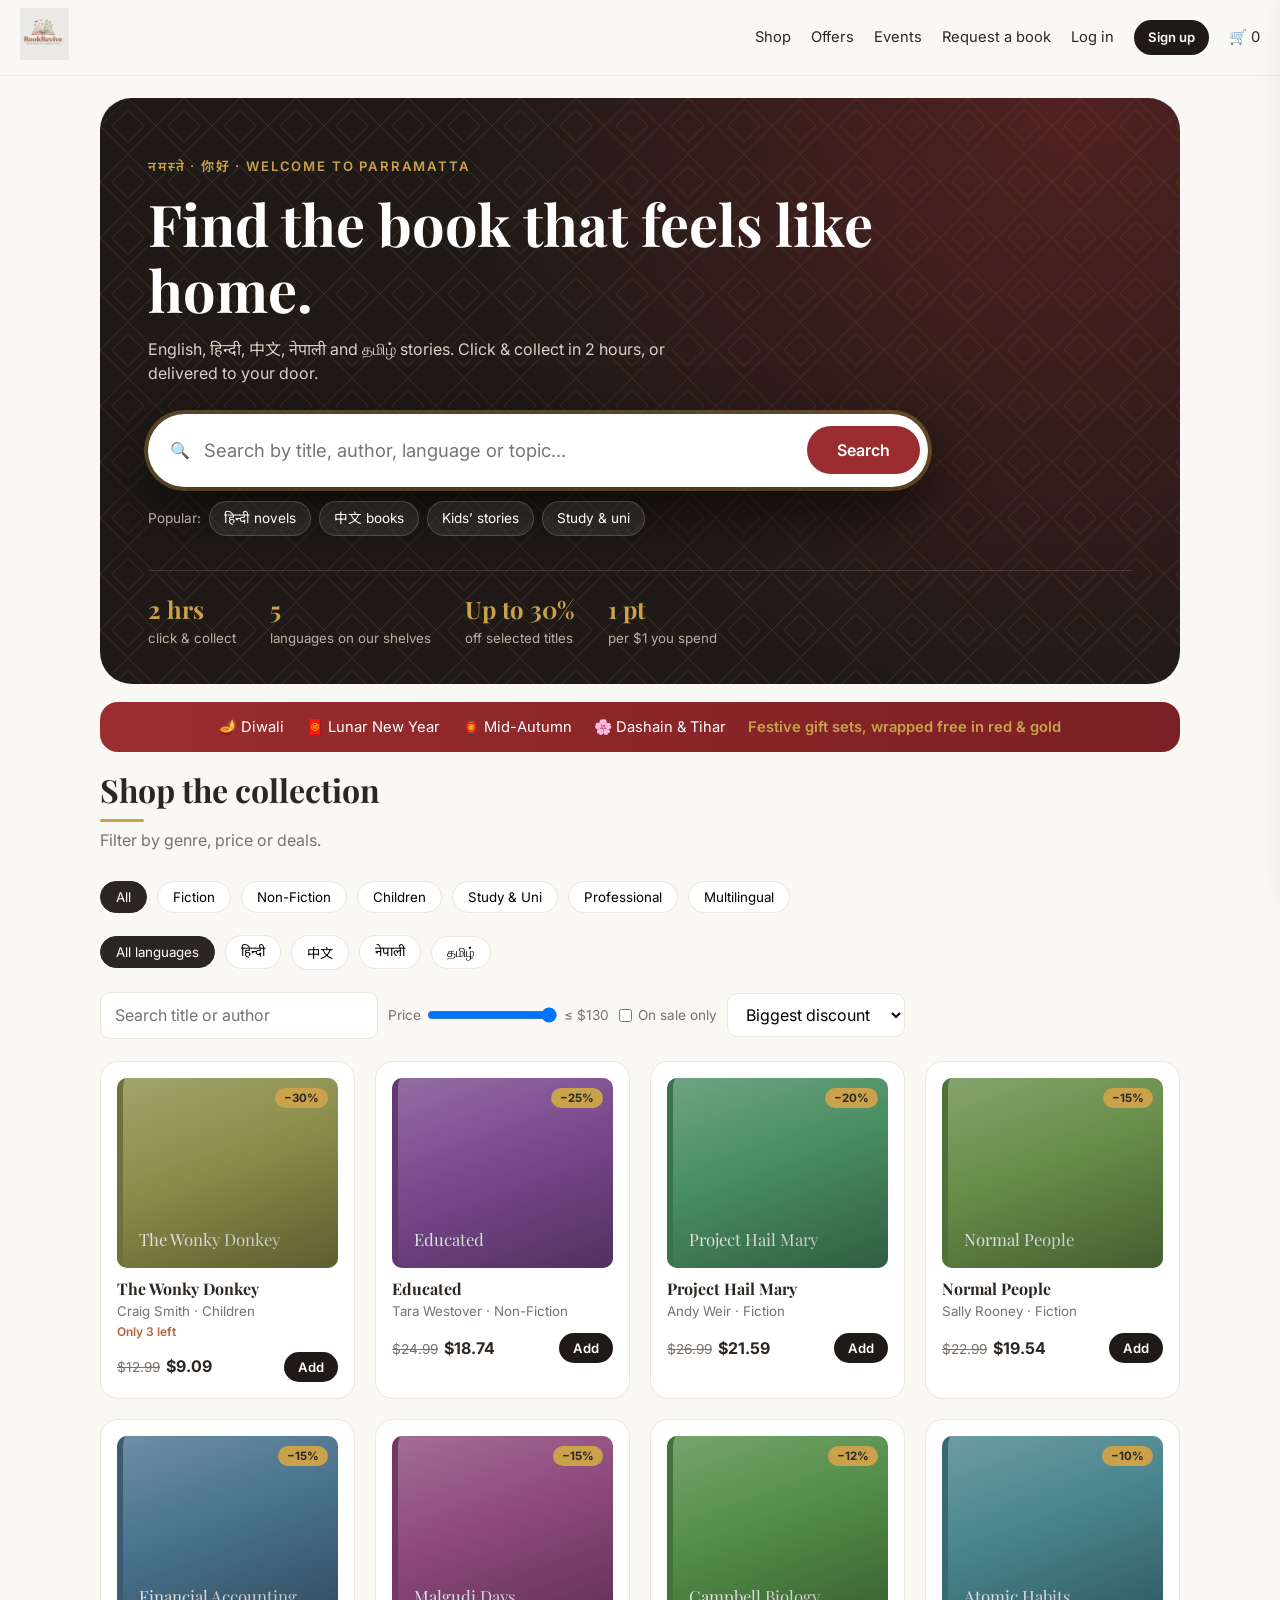
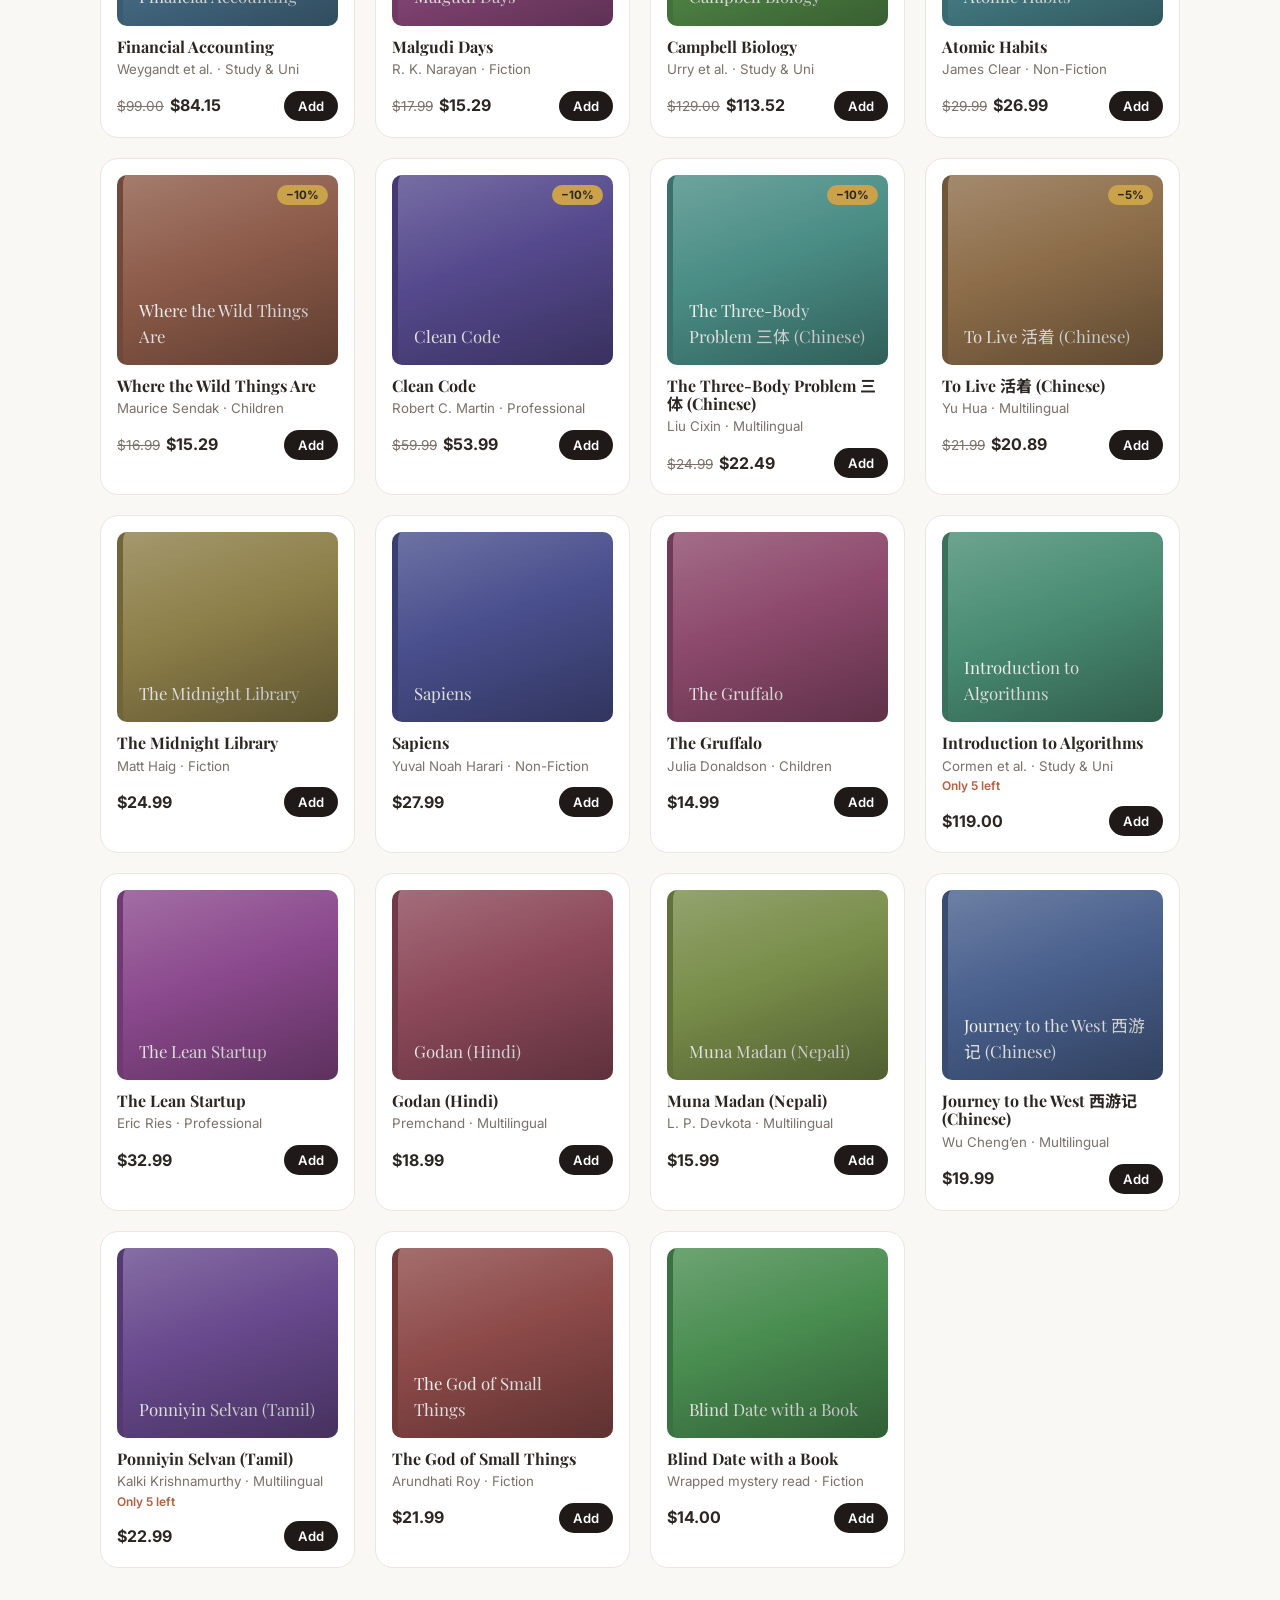
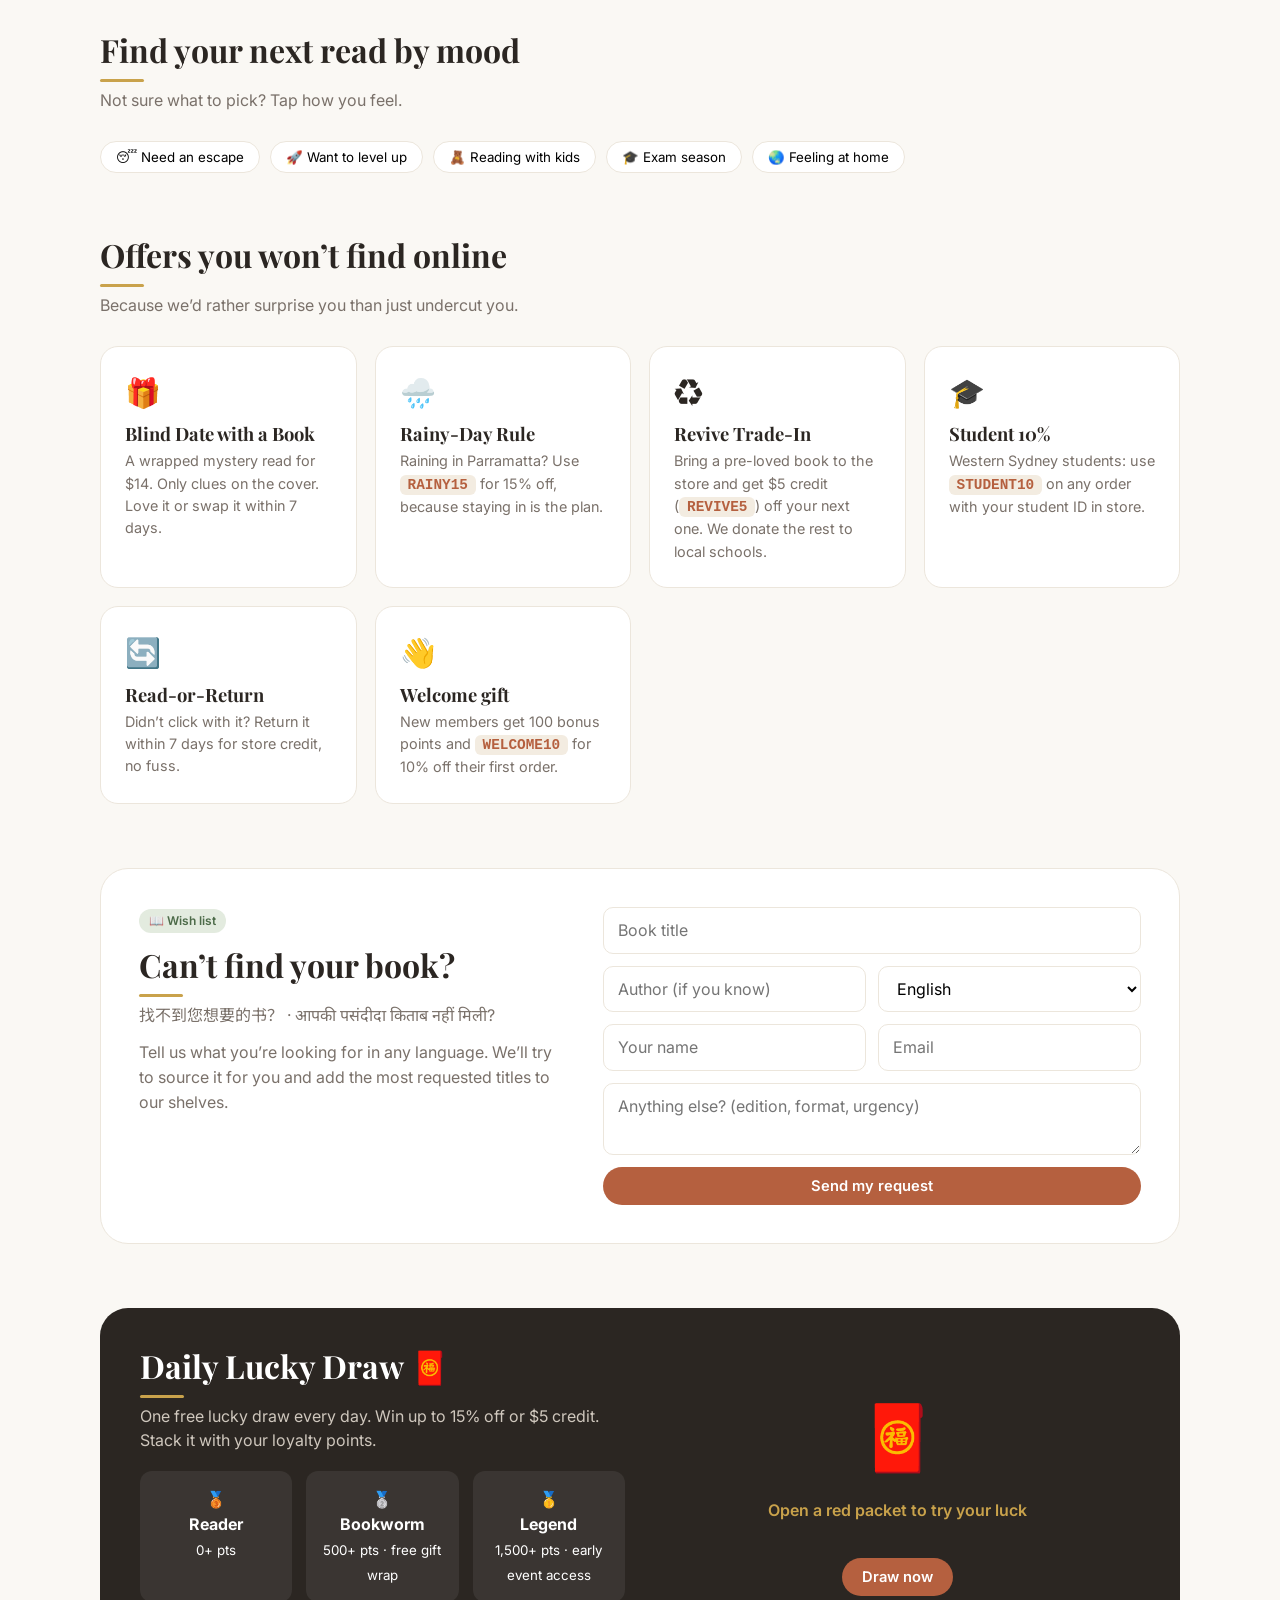
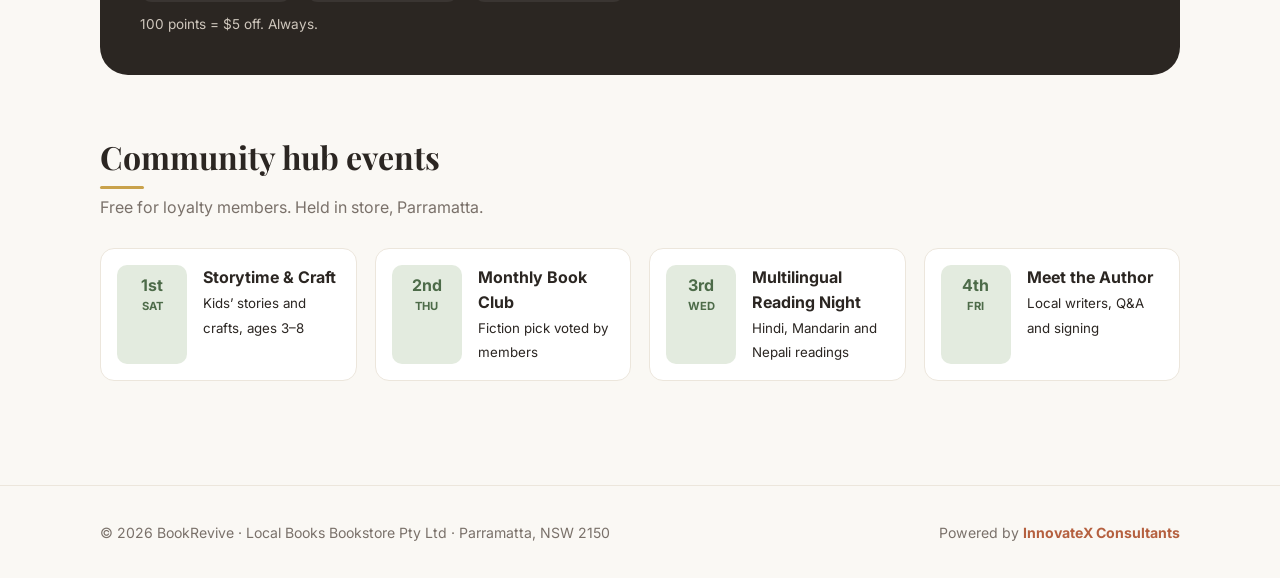
==== bookrevive-vercel-ready/index.html @ 39be1d21 "Add files via upload" ====
<!doctype html><html lang="en-AU"><head><meta charset="utf-8"><meta name="viewport" content="width=device-width,initial-scale=1"><title>BookRevive · Bookstore TITLE Community Hub, Parramatta</title><link rel="icon" href="assets/logo.png"><link rel="preconnect" href="https://fonts.googleapis.com"><link href="https://fonts.googleapis.com/css2?family=Inter:wght@400;600&amp;family=Playfair+Display:wght@500;700&amp;family=Noto+Sans+Devanagari:wght@500;700&amp;family=Noto+Sans+SC:wght@500;700&amp;display=swap" rel="stylesheet"><link rel="stylesheet" href="css/style.css"></head><body><main class="wrap">
<section class="hero2"><div class="hello">नमस्ते · 你好 · Welcome to Parramatta</div><h1>Find the book that feels like home.</h1><p class="lead">English, हिन्दी, 中文, नेपाली and தமிழ் stories. Click &amp; collect in 2 hours, or delivered to your door.</p>
<form class="search" id="hs"><span class="mag">🔍</span><input id="hq" placeholder="Search by title, author, language or topic…" autocomplete="off" aria-label="Search books"><button class="btn">Search</button></form>
<div class="sugs"><span>Popular:</span><button type="button" class="sug" data-q="hindi">हिन्दी novels</button><button type="button" class="sug" data-q="chinese">中文 books</button><button type="button" class="sug" data-q="children">Kids’ stories</button><button type="button" class="sug" data-q="study">Study &amp; uni</button></div>
<div class="hstats"><div><b>2 hrs</b><small>click &amp; collect</small></div><div><b>5</b><small>languages on our shelves</small></div><div><b>Up to 30%</b><small>off selected titles</small></div><div><b>1 pt</b><small>per $1 you spend</small></div></div></section>
<div class="fest"><span>🪔 Diwali</span><span>🧧 Lunar New Year</span><span>🏮 Mid-Autumn</span><span>🌸 Dashain &amp; Tihar</span><b>Festive gift sets, wrapped free in red &amp; gold</b></div>

<section class="sec" id="shop" style="padding-top:20px"><h2>Shop the collection</h2><p class="sub">Filter by genre, price or deals.</p>
<div class="filters" id="chips"></div><div class="filters" id="langs"></div>
<div class="filters"><input type="search" id="q" placeholder="Search title or author"><label>Price <input type="range" id="pr" min="0"> <span id="pv"></span></label><label><input type="checkbox" id="so"> On sale only</label><select id="sort"><option value="d">Biggest discount</option><option value="lo">Price: low to high</option><option value="hi">Price: high to low</option><option value="az">Title A–Z</option></select></div>
<div class="grid" id="grid"></div></section>

<section class="sec" style="padding-top:0"><h2>Find your next read by mood</h2><p class="sub">Not sure what to pick? Tap how you feel.</p><div class="moods"><button class="chip mood" data-c="Fiction">😴 Need an escape</button><button class="chip mood" data-c="Non-Fiction">🚀 Want to level up</button><button class="chip mood" data-c="Children">🧸 Reading with kids</button><button class="chip mood" data-c="Study & Uni">🎓 Exam season</button><button class="chip mood" data-c="Multilingual">🌏 Feeling at home</button></div></section>

<section class="sec" id="offers" style="padding-top:0"><h2>Offers you won’t find online</h2><p class="sub">Because we’d rather surprise you than just undercut you.</p>
<div class="offers">
<div class="offer"><div class="ic">🎁</div><h3>Blind Date with a Book</h3><p>A wrapped mystery read for $14. Only clues on the cover. Love it or swap it within 7 days.</p></div>
<div class="offer"><div class="ic">🌧️</div><h3>Rainy-Day Rule</h3><p>Raining in Parramatta? Use <code>RAINY15</code> for 15% off, because staying in is the plan.</p></div>
<div class="offer"><div class="ic">♻️</div><h3>Revive Trade-In</h3><p>Bring a pre-loved book to the store and get $5 credit (<code>REVIVE5</code>) off your next one. We donate the rest to local schools.</p></div>
<div class="offer"><div class="ic">🎓</div><h3>Student 10%</h3><p>Western Sydney students: use <code>STUDENT10</code> on any order with your student ID in store.</p></div>
<div class="offer"><div class="ic">🔄</div><h3>Read-or-Return</h3><p>Didn’t click with it? Return it within 7 days for store credit, no fuss.</p></div>
<div class="offer"><div class="ic">👋</div><h3>Welcome gift</h3><p>New members get 100 bonus points and <code>WELCOME10</code> for 10% off their first order.</p></div>
</div></section>

<section class="sec" id="request" style="padding-top:0"><div class="req"><div><span class="tag">📖 Wish list</span><h2>Can’t find your book?</h2><p class="sub" style="margin-bottom:12px">找不到您想要的书？ · आपकी पसंदीदा किताब नहीं मिली?</p><p style="color:var(--mute)">Tell us what you’re looking for in any language. We’ll try to source it for you and add the most requested titles to our shelves.</p></div>
<form id="rf"><input name="title" placeholder="Book title" required class="w"><input name="author" placeholder="Author (if you know)"><select name="lang"><option>English</option><option>हिन्दी Hindi</option><option>中文 Chinese</option><option>नेपाली Nepali</option><option>தமிழ் Tamil</option><option>Other</option></select><input name="name" id="rn" placeholder="Your name" required><input name="email" id="re" type="email" placeholder="Email" required><textarea name="note" class="w" rows="2" placeholder="Anything else? (edition, format, urgency)"></textarea><button class="btn w">Send my request</button></form></div></section>
<section class="sec" style="padding-top:0"><div class="dark"><div><h2>Daily Lucky Draw 🧧</h2><p>One free lucky draw every day. Win up to 15% off or $5 credit. Stack it with your loyalty points.</p><div class="tiers"><div class="tier">🥉<br><b>Reader</b><br><small>0+ pts</small></div><div class="tier">🥈<br><b>Bookworm</b><br><small>500+ pts · free gift wrap</small></div><div class="tier">🥇<br><b>Legend</b><br><small>1,500+ pts · early event access</small></div></div><p style="margin-top:12px;font-size:.85rem">100 points = $5 off. Always.</p></div>
<div class="wheel"><div id="spin">🧧</div><div id="prize">Open a red packet to try your luck</div><button class="btn" id="spinBtn">Draw now</button></div></div></section>

<section class="sec" id="events" style="padding-top:0"><h2>Community hub events</h2><p class="sub">Free for loyalty members. Held in store, Parramatta.</p>
<div class="offers">
<div class="ev"><div class="d">1st<span>SAT</span></div><div><b>Storytime &amp; Craft</b><br><small>Kids’ stories and crafts, ages 3–8</small></div></div>
<div class="ev"><div class="d">2nd<span>THU</span></div><div><b>Monthly Book Club</b><br><small>Fiction pick voted by members</small></div></div>
<div class="ev"><div class="d">3rd<span>WED</span></div><div><b>Multilingual Reading Night</b><br><small>Hindi, Mandarin and Nepali readings</small></div></div>
<div class="ev"><div class="d">4th<span>FRI</span></div><div><b>Meet the Author</b><br><small>Local writers, Q&amp;A and signing</small></div></div>
</div></section>
</main>
<script src="js/app.js"></script><script>(async()=>{await seedAdmin();layout();shop()})()</script></body></html>
---- bookrevive-vercel-ready/css/style.css ----
:root{--bg:#faf8f4;--ink:#2b2622;--mute:#7a716a;--terra:#b5603f;--sage:#7d9a78;--gold:#d4a94c;--card:#fff;--line:#ece6dc;--r:14px}
*{box-sizing:border-box;margin:0}html{scroll-behavior:smooth}
body{font-family:Inter,system-ui,sans-serif;background:var(--bg);color:var(--ink);line-height:1.55}
a{color:inherit;text-decoration:none}img{max-width:100%}
.wrap{max-width:1120px;margin:auto;padding:0 20px}
h1,h2,h3{font-family:Georgia,'Times New Roman',serif;line-height:1.15}
h1{font-size:clamp(2.2rem,5vw,3.6rem)}h2{font-size:2rem;margin-bottom:6px}
.sec{padding:64px 0}.sub{color:var(--mute);margin-bottom:28px}
.nav{position:sticky;top:0;z-index:20;background:rgba(250,248,244,.9);backdrop-filter:blur(10px);border-bottom:1px solid var(--line);display:flex;align-items:center;gap:24px;padding:8px 20px}
.nav .brand img{height:52px;mix-blend-mode:multiply}
.nav nav{display:flex;gap:20px;margin-left:auto;font-size:.92rem;align-items:center}.nav nav a:hover{color:var(--terra)}
.btn{display:inline-block;border:0;cursor:pointer;background:var(--terra);color:#fff;padding:10px 20px;border-radius:99px;font-size:.92rem;font-weight:600;font-family:inherit}
.btn:hover{opacity:.9}.btn.o{background:none;color:var(--ink);border:1px solid var(--ink)}.btn.s{padding:7px 14px;font-size:.82rem}.btn.g{background:var(--sage)}
.hero{display:grid;grid-template-columns:1.1fr .9fr;gap:40px;align-items:center;padding:70px 0}
.hero p{color:var(--mute);margin:16px 0 26px;max-width:460px}
.hero .box{background:linear-gradient(135deg,#f0e4d6,#e3ebdf);border-radius:28px;padding:34px;display:grid;gap:14px}
.stat{display:flex;justify-content:space-between;border-bottom:1px solid #0001;padding-bottom:10px}.stat b{font-family:Georgia,serif;font-size:1.5rem;color:var(--terra)}
.tag{display:inline-block;background:#e3ebdf;color:#4d6b49;font-size:.75rem;padding:3px 10px;border-radius:99px;margin-bottom:14px;font-weight:600}
.grid{display:grid;grid-template-columns:repeat(auto-fill,minmax(210px,1fr));gap:20px}
.card{background:var(--card);border:1px solid var(--line);border-radius:var(--r);padding:16px;transition:.2s}.card:hover{transform:translateY(-3px);box-shadow:0 10px 24px #0001}
.cover{height:190px;border-radius:8px;color:#fff;padding:16px;display:flex;flex-direction:column;justify-content:flex-end;font-family:Georgia,serif;font-size:1.05rem;margin-bottom:12px;position:relative;border-left:6px solid #0003}
.badge{position:absolute;top:10px;right:10px;background:var(--gold);color:#2b2622;font:700 .72rem Inter,sans-serif;padding:3px 9px;border-radius:99px}
.card h3{font-size:1rem}.card small{color:var(--mute)}.low{color:var(--terra);font-size:.75rem;font-weight:600}
.row{display:flex;justify-content:space-between;align-items:center;margin-top:10px}.old{text-decoration:line-through;color:var(--mute);font-size:.85rem;margin-right:6px}
.filters{display:flex;flex-wrap:wrap;gap:10px;align-items:center;margin-bottom:22px}
.chip{border:1px solid var(--line);background:#fff;padding:7px 15px;border-radius:99px;cursor:pointer;font:.85rem inherit;font-family:inherit}.chip.on{background:var(--ink);color:#fff;border-color:var(--ink)}
input,select{font:inherit;padding:10px 14px;border:1px solid var(--line);border-radius:10px;background:#fff;width:100%}
.filters input[type=search],.filters select{width:auto}.filters label{font-size:.85rem;color:var(--mute);display:flex;gap:6px;align-items:center}.filters input[type=range],.filters input[type=checkbox]{width:auto;padding:0}
.offers{display:grid;grid-template-columns:repeat(auto-fit,minmax(240px,1fr));gap:18px}
.offer{background:#fff;border:1px solid var(--line);border-radius:var(--r);padding:24px}.offer .ic{font-size:1.8rem}.offer h3{margin:8px 0 6px;font-size:1.15rem}.offer p{color:var(--mute);font-size:.9rem}
.offer code{background:#f3ece1;padding:2px 8px;border-radius:6px;color:var(--terra);font-weight:700}
.dark{background:var(--ink);color:#fff;border-radius:28px;padding:40px;display:grid;grid-template-columns:1fr 1fr;gap:30px;align-items:center}
.dark p{color:#cfc7bd}.wheel{text-align:center}.wheel #spin{font-size:4rem;display:inline-block;transition:transform 1.4s cubic-bezier(.2,.8,.2,1)}.wheel #prize{margin:12px 0;min-height:48px;color:var(--gold);font-weight:600}
.moods{display:flex;flex-wrap:wrap;gap:10px}
.ev{display:grid;grid-template-columns:70px 1fr;gap:16px;background:#fff;border:1px solid var(--line);border-radius:var(--r);padding:16px}.ev .d{background:#e3ebdf;border-radius:10px;text-align:center;padding:8px 0;font-weight:700;color:#4d6b49}.ev .d span{display:block;font-size:.7rem}
.tiers{display:grid;grid-template-columns:repeat(3,1fr);gap:14px;margin-top:18px}.tier{background:#ffffff12;border-radius:12px;padding:16px;text-align:center}
footer{border-top:1px solid var(--line);padding:36px 0;margin-top:40px;color:var(--mute);font-size:.88rem}footer .wrap{display:flex;flex-wrap:wrap;justify-content:space-between;gap:12px}footer b{color:var(--terra)}
.drawer{position:fixed;top:0;right:-420px;width:min(400px,100%);height:100%;background:#fff;z-index:40;box-shadow:-10px 0 30px #0002;transition:.3s;padding:22px;display:flex;flex-direction:column;gap:12px}.drawer.open{right:0}
.drawer .items{flex:1;overflow:auto}.ci{display:flex;justify-content:space-between;gap:8px;padding:10px 0;border-bottom:1px solid var(--line);font-size:.9rem}.ci button{border:1px solid var(--line);background:#fff;border-radius:6px;cursor:pointer;width:24px}
.toast{position:fixed;bottom:22px;left:50%;transform:translateX(-50%);background:var(--ink);color:#fff;padding:11px 20px;border-radius:99px;z-index:60;font-size:.9rem}
.auth{min-height:calc(100vh - 70px);display:grid;place-items:center;padding:30px 20px}.auth form{background:#fff;border:1px solid var(--line);border-radius:22px;padding:34px;width:min(420px,100%);display:grid;gap:14px}.auth img{height:70px;margin:auto;mix-blend-mode:multiply}.auth .err{color:#b3261e;font-size:.85rem;min-height:18px}.hint{background:#f3ece1;border-radius:10px;padding:10px;font-size:.8rem;color:var(--mute)}
.stats{display:grid;grid-template-columns:repeat(auto-fit,minmax(180px,1fr));gap:14px;margin:20px 0}.stats .card b{font:1.8rem Georgia,serif;display:block;color:var(--terra)}
table{width:100%;border-collapse:collapse;background:#fff;border:1px solid var(--line);font-size:.88rem}th,td{padding:10px 12px;text-align:left;border-bottom:1px solid var(--line)}th{background:#f3ece1;font-size:.78rem;text-transform:uppercase;letter-spacing:.04em}td input{width:70px;padding:5px 8px}
.tw{overflow-x:auto;margin-bottom:34px}.af{display:grid;grid-template-columns:repeat(auto-fit,minmax(130px,1fr));gap:10px;margin-bottom:34px}
@media(max-width:760px){.hero,.dark{grid-template-columns:1fr}.nav nav a.hm{display:none}.tiers{grid-template-columns:1fr}}
.modal{position:fixed;inset:0;background:#0006;z-index:50;display:grid;place-items:center;padding:20px}.mbox{background:#fff;border-radius:20px;padding:28px;width:min(420px,100%);display:grid;gap:12px}.mbox label{font-size:.9rem;display:flex;gap:8px;align-items:center}

:root{--red:#9b2d30;--gold:#c9a24b;--night:#1f1a17}
body{font-family:Inter,'Noto Sans Devanagari','Noto Sans SC',system-ui,sans-serif}
h1,h2,h3,.cover,.stat b,.stats .card b{font-family:'Playfair Display','Noto Sans SC',Georgia,serif}
h2::after{content:'';display:block;width:44px;height:3px;background:var(--gold);margin-top:10px;border-radius:2px}.auth h2::after{margin:10px auto 0}.dark h2::after{background:var(--gold)}
.hero2{margin-top:22px;border-radius:32px;background-color:var(--night);color:#fff;padding:58px 48px 34px;position:relative;overflow:hidden;background-image:url("data:image/svg+xml,%3Csvg xmlns='http://www.w3.org/2000/svg' width='56' height='56'%3E%3Cpath d='M28 0 56 28 28 56 0 28Z M28 12 44 28 28 44 12 28Z' fill='none' stroke='%23c9a24b' stroke-opacity='.13'/%3E%3C/svg%3E"),radial-gradient(circle at 90% 0%,#9b2d3066,transparent 55%)}
.hello{color:var(--gold);letter-spacing:.14em;font-size:.82rem;text-transform:uppercase;font-weight:600;margin-bottom:14px}
.hero2 h1{max-width:760px}.hero2 .lead{color:#d9d0c6;max-width:560px;margin-top:14px}
.search{display:flex;align-items:center;gap:10px;background:#fff;border-radius:99px;padding:8px 8px 8px 22px;max-width:780px;margin:28px 0 14px;box-shadow:0 0 0 4px #c9a24b55,0 24px 60px #000a;transition:.2s}.search:focus-within{box-shadow:0 0 0 4px var(--gold),0 24px 60px #000a}
.search input{border:0;outline:0;font-size:1.15rem;padding:14px 4px;background:none;color:var(--ink)}.search .btn{padding:14px 30px;font-size:1rem;background:var(--red)}
.sugs{display:flex;flex-wrap:wrap;gap:8px;align-items:center;font-size:.85rem;color:#b9afa4}.sug{background:#ffffff14;color:#fff;border:1px solid #ffffff2a;border-radius:99px;padding:6px 14px;cursor:pointer;font:inherit;font-size:.85rem}.sug:hover{background:var(--gold);color:var(--night)}
.hstats{display:flex;flex-wrap:wrap;gap:34px;margin-top:34px;padding-top:22px;border-top:1px solid #ffffff22}.hstats b{display:block;font:700 1.5rem 'Playfair Display',serif;color:var(--gold)}.hstats small{color:#b9afa4}
.fest{display:flex;flex-wrap:wrap;gap:12px 22px;align-items:center;justify-content:center;background:linear-gradient(90deg,var(--red),#7a1f23);color:#fff;border-radius:18px;padding:14px 22px;margin-top:18px;font-size:.92rem}.fest b{color:var(--gold);font-weight:600}
.card{border-radius:18px}.card:hover{border-color:var(--gold)}.cover{border-radius:10px;overflow:hidden}.cover::after{content:'';position:absolute;inset:0;background:linear-gradient(160deg,#fff3,transparent 45%,#0005);pointer-events:none}.badge{z-index:2}
.btn{background:var(--terra)}.btn.s{background:var(--night)}.btn.s:hover{background:var(--red)}.offer{border-radius:18px}.offer:hover{border-color:var(--gold)}
.req{display:grid;grid-template-columns:1fr 1.25fr;gap:34px;background:#fff;border:1px solid var(--line);border-radius:28px;padding:38px;align-items:start}.req form{display:grid;grid-template-columns:1fr 1fr;gap:12px}.req .w{grid-column:1/-1}
textarea{font:inherit;padding:10px 14px;border:1px solid var(--line);border-radius:10px;width:100%;resize:vertical}
@media(max-width:760px){.hero2{padding:36px 22px 26px;border-radius:24px}.req{grid-template-columns:1fr;padding:24px}.search .btn{padding:12px 18px}.hstats{gap:20px}}
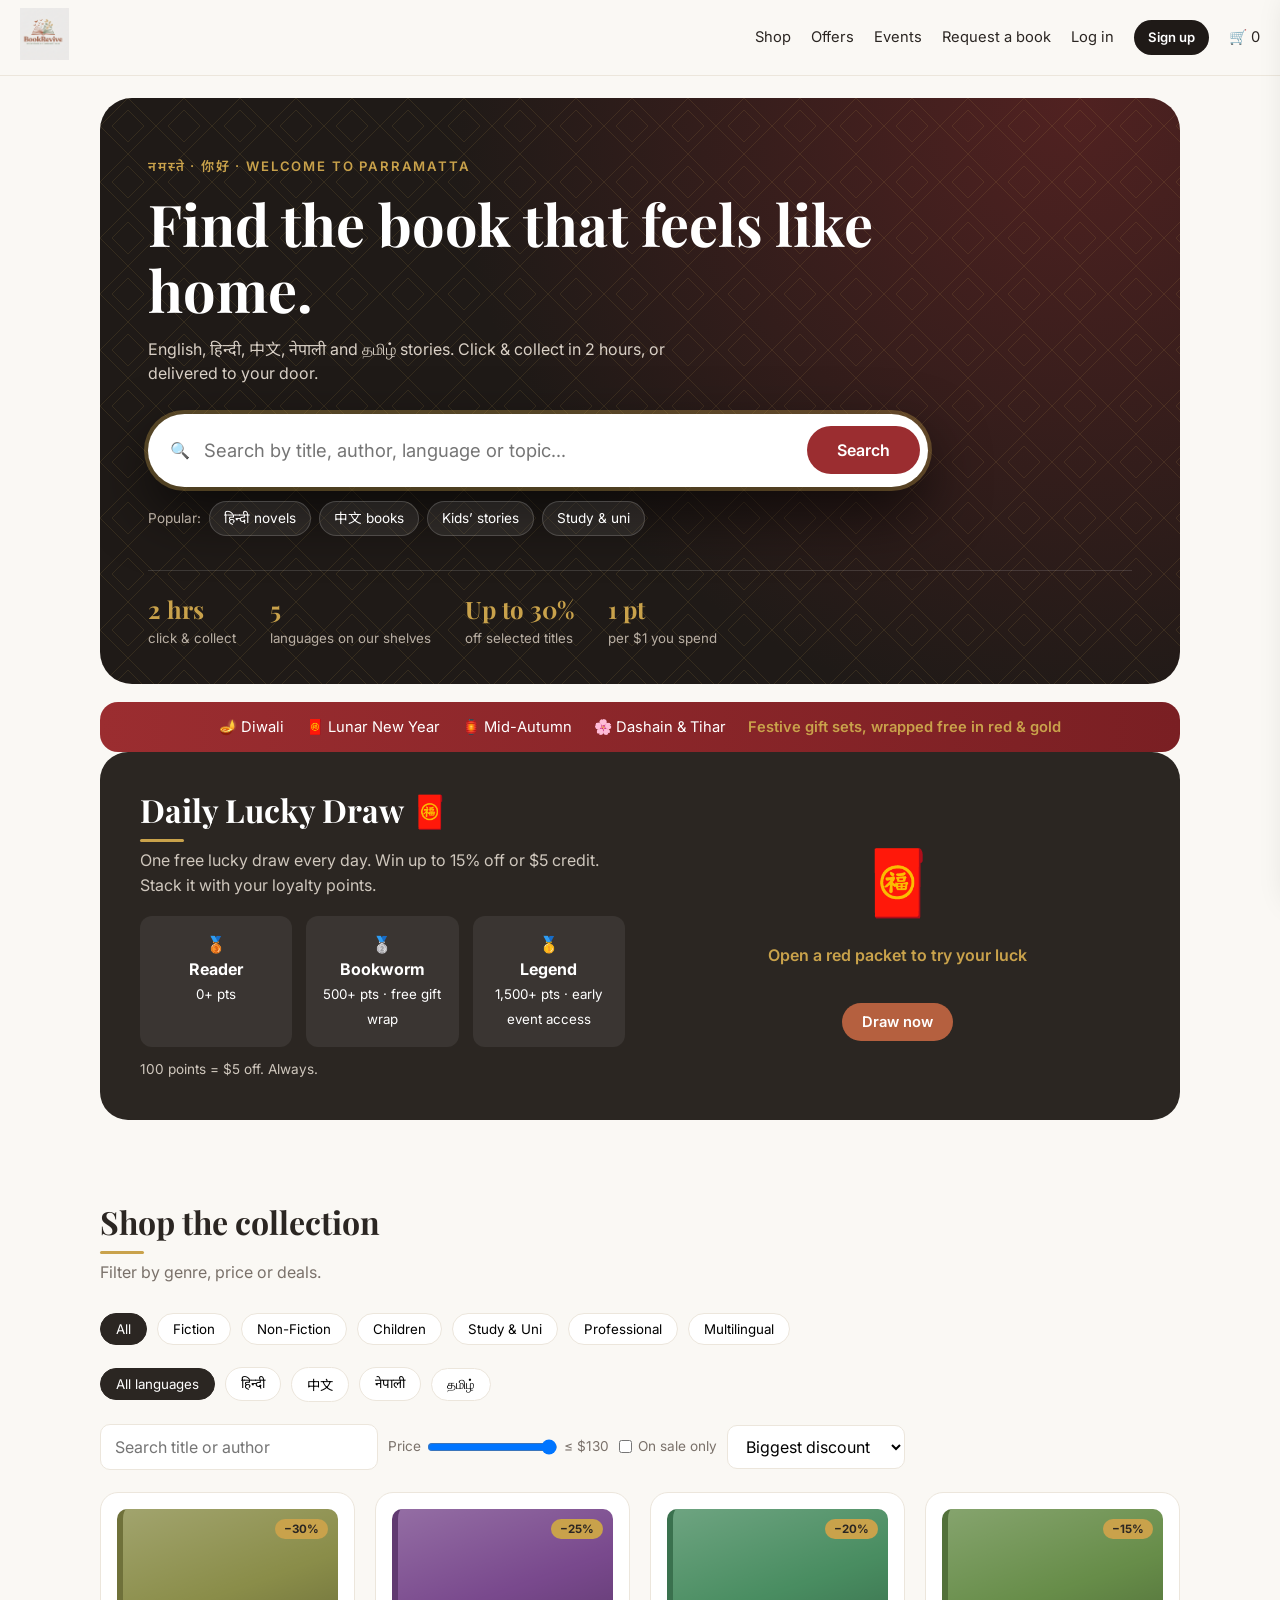
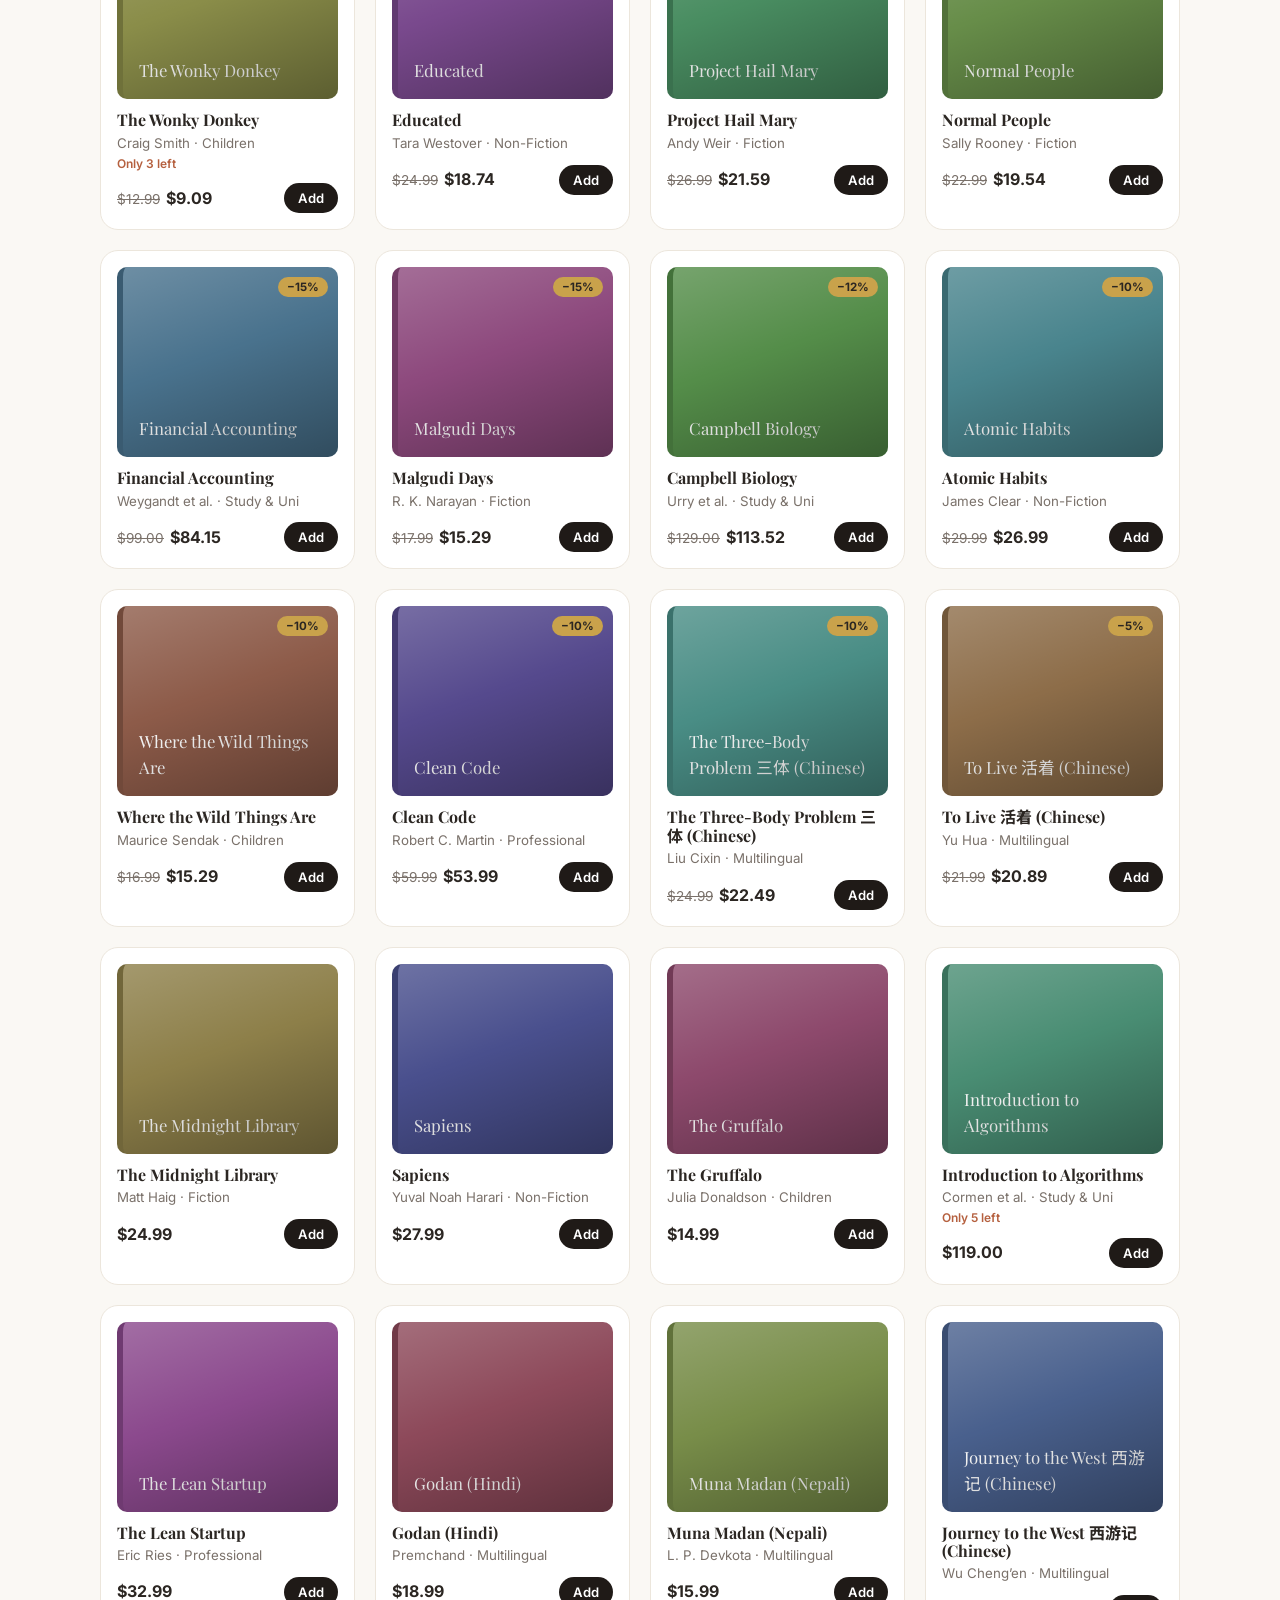
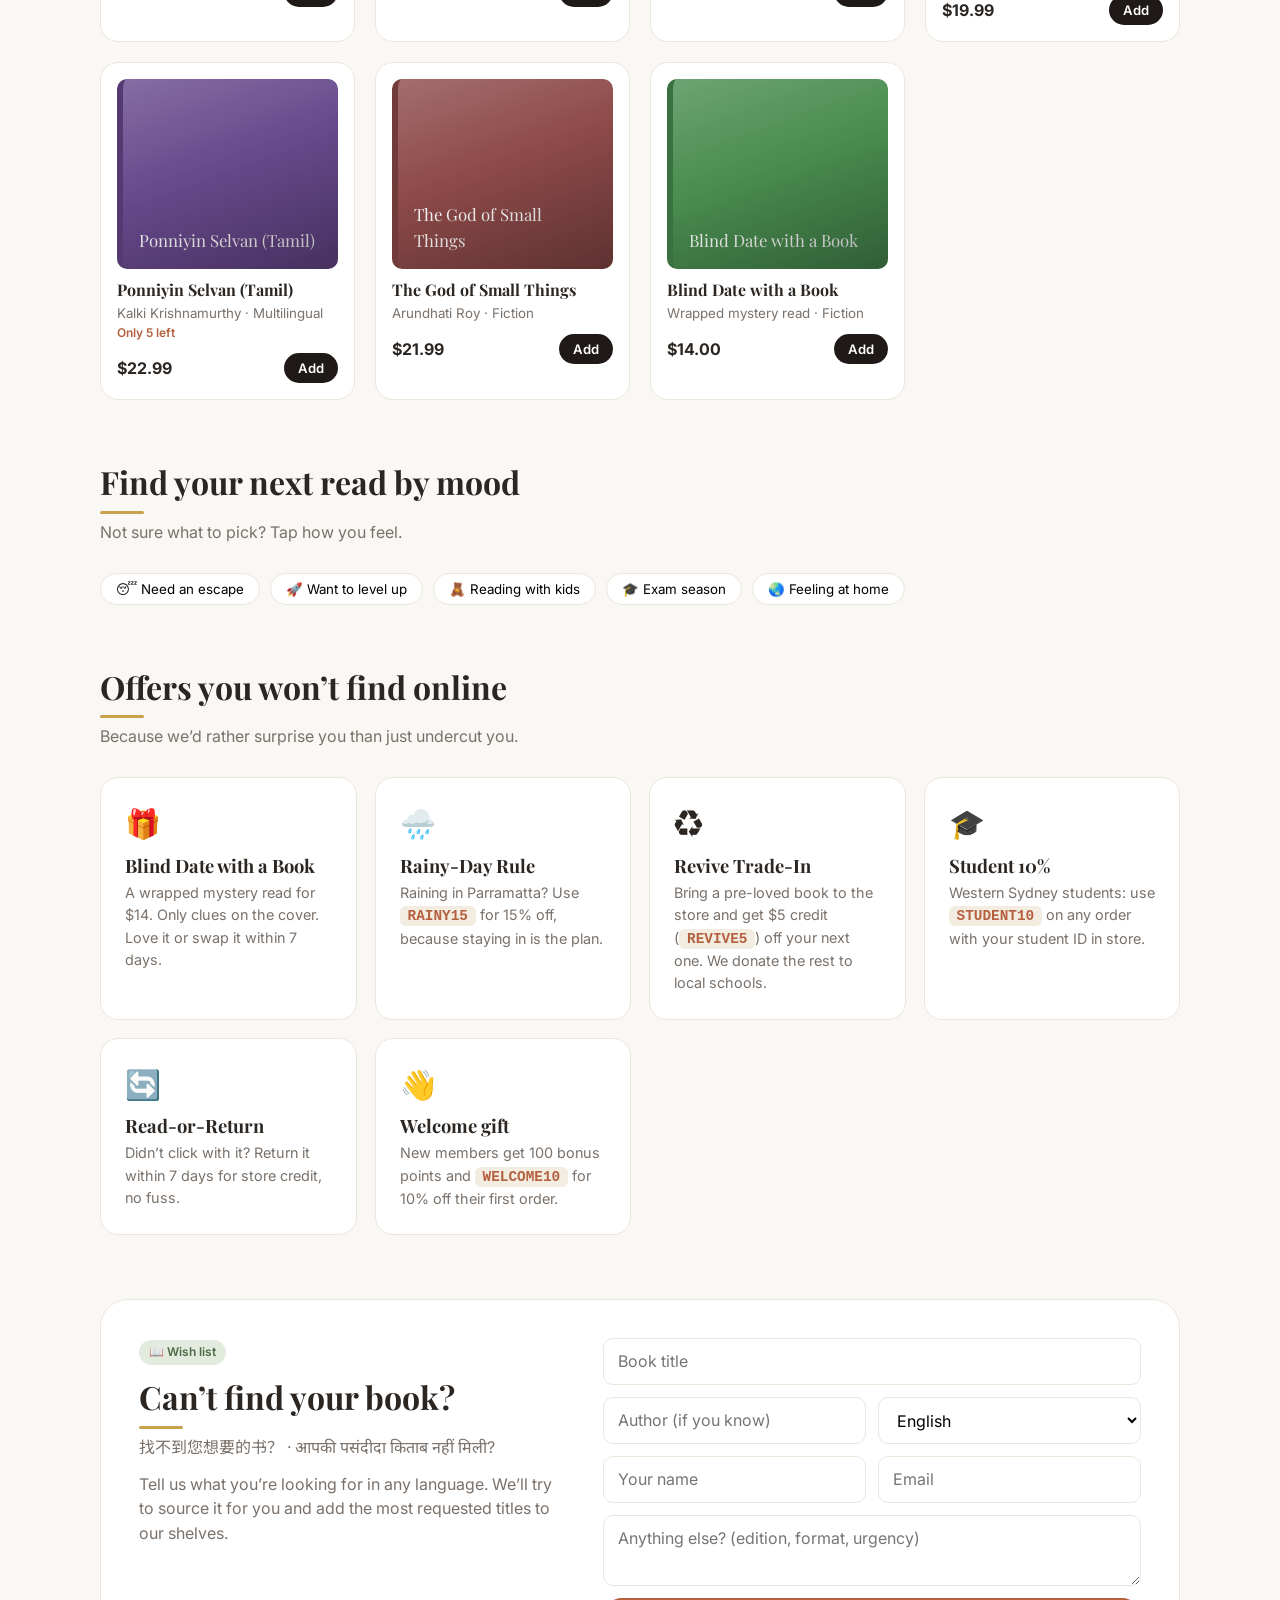
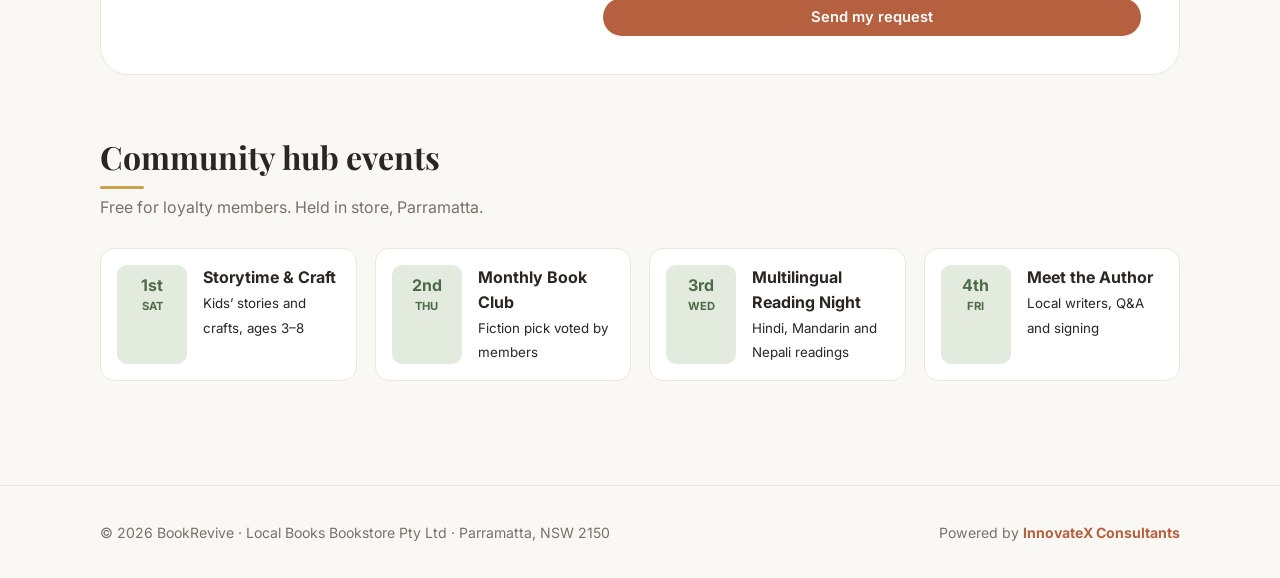
==== commit b5952787: "Update index.html" ====
--- a/bookrevive-vercel-ready/index.html
+++ b/bookrevive-vercel-ready/index.html
@@ -4,6 +4,9 @@
 <div class="sugs"><span>Popular:</span><button type="button" class="sug" data-q="hindi">हिन्दी novels</button><button type="button" class="sug" data-q="chinese">中文 books</button><button type="button" class="sug" data-q="children">Kids’ stories</button><button type="button" class="sug" data-q="study">Study &amp; uni</button></div>
 <div class="hstats"><div><b>2 hrs</b><small>click &amp; collect</small></div><div><b>5</b><small>languages on our shelves</small></div><div><b>Up to 30%</b><small>off selected titles</small></div><div><b>1 pt</b><small>per $1 you spend</small></div></div></section>
 <div class="fest"><span>🪔 Diwali</span><span>🧧 Lunar New Year</span><span>🏮 Mid-Autumn</span><span>🌸 Dashain &amp; Tihar</span><b>Festive gift sets, wrapped free in red &amp; gold</b></div>
+
+<section class="sec" style="padding-top:0"><div class="dark"><div><h2>Daily Lucky Draw 🧧</h2><p>One free lucky draw every day. Win up to 15% off or $5 credit. Stack it with your loyalty points.</p><div class="tiers"><div class="tier">🥉<br><b>Reader</b><br><small>0+ pts</small></div><div class="tier">🥈<br><b>Bookworm</b><br><small>500+ pts · free gift wrap</small></div><div class="tier">🥇<br><b>Legend</b><br><small>1,500+ pts · early event access</small></div></div><p style="margin-top:12px;font-size:.85rem">100 points = $5 off. Always.</p></div>
+<div class="wheel"><div id="spin">🧧</div><div id="prize">Open a red packet to try your luck</div><button class="btn" id="spinBtn">Draw now</button></div></div></section>
 
 <section class="sec" id="shop" style="padding-top:20px"><h2>Shop the collection</h2><p class="sub">Filter by genre, price or deals.</p>
 <div class="filters" id="chips"></div><div class="filters" id="langs"></div>
@@ -24,8 +27,6 @@
 
 <section class="sec" id="request" style="padding-top:0"><div class="req"><div><span class="tag">📖 Wish list</span><h2>Can’t find your book?</h2><p class="sub" style="margin-bottom:12px">找不到您想要的书？ · आपकी पसंदीदा किताब नहीं मिली?</p><p style="color:var(--mute)">Tell us what you’re looking for in any language. We’ll try to source it for you and add the most requested titles to our shelves.</p></div>
 <form id="rf"><input name="title" placeholder="Book title" required class="w"><input name="author" placeholder="Author (if you know)"><select name="lang"><option>English</option><option>हिन्दी Hindi</option><option>中文 Chinese</option><option>नेपाली Nepali</option><option>தமிழ் Tamil</option><option>Other</option></select><input name="name" id="rn" placeholder="Your name" required><input name="email" id="re" type="email" placeholder="Email" required><textarea name="note" class="w" rows="2" placeholder="Anything else? (edition, format, urgency)"></textarea><button class="btn w">Send my request</button></form></div></section>
-<section class="sec" style="padding-top:0"><div class="dark"><div><h2>Daily Lucky Draw 🧧</h2><p>One free lucky draw every day. Win up to 15% off or $5 credit. Stack it with your loyalty points.</p><div class="tiers"><div class="tier">🥉<br><b>Reader</b><br><small>0+ pts</small></div><div class="tier">🥈<br><b>Bookworm</b><br><small>500+ pts · free gift wrap</small></div><div class="tier">🥇<br><b>Legend</b><br><small>1,500+ pts · early event access</small></div></div><p style="margin-top:12px;font-size:.85rem">100 points = $5 off. Always.</p></div>
-<div class="wheel"><div id="spin">🧧</div><div id="prize">Open a red packet to try your luck</div><button class="btn" id="spinBtn">Draw now</button></div></div></section>
 
 <section class="sec" id="events" style="padding-top:0"><h2>Community hub events</h2><p class="sub">Free for loyalty members. Held in store, Parramatta.</p>
 <div class="offers">
@@ -35,4 +36,4 @@
 <div class="ev"><div class="d">4th<span>FRI</span></div><div><b>Meet the Author</b><br><small>Local writers, Q&amp;A and signing</small></div></div>
 </div></section>
 </main>
-<script src="js/app.js"></script><script>(async()=>{await seedAdmin();layout();shop()})()</script></body></html>+<script src="js/app.js"></script><script>(async()=>{await seedAdmin();layout();shop()})()</script></body></html>
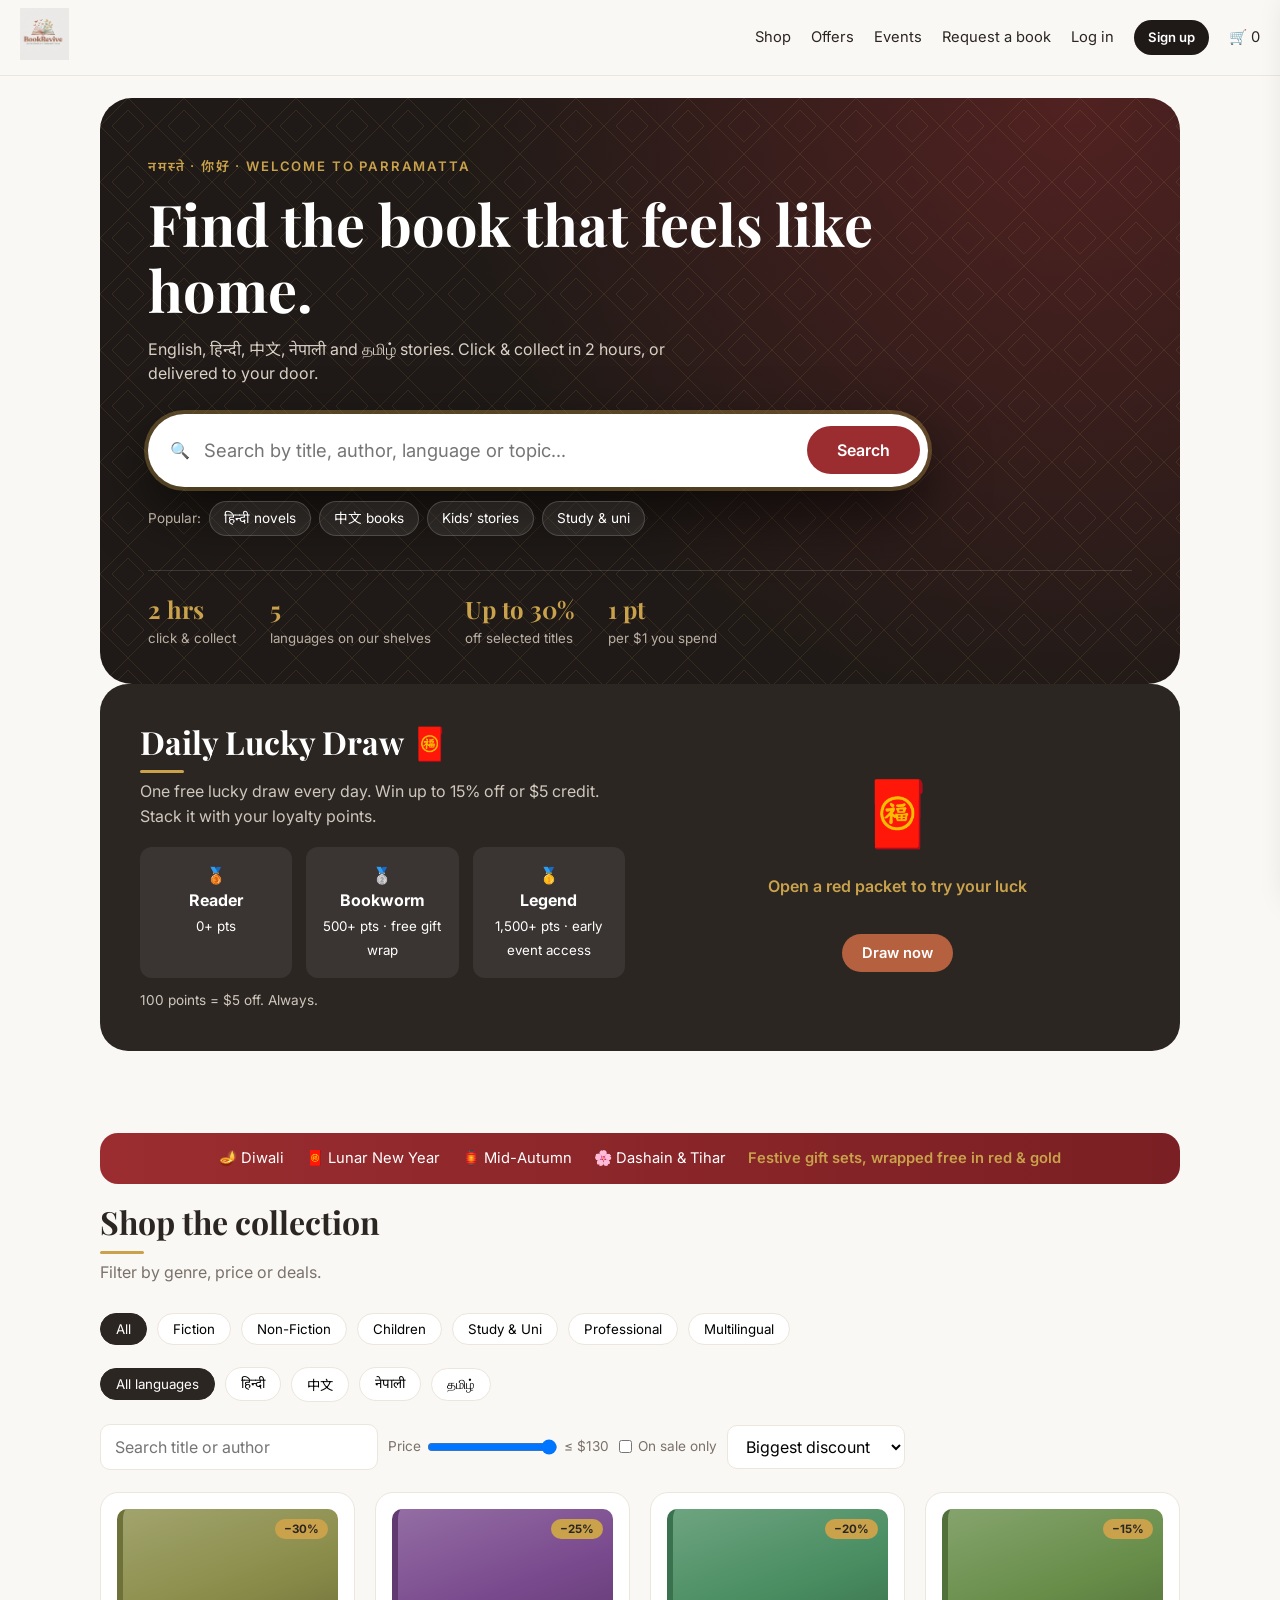
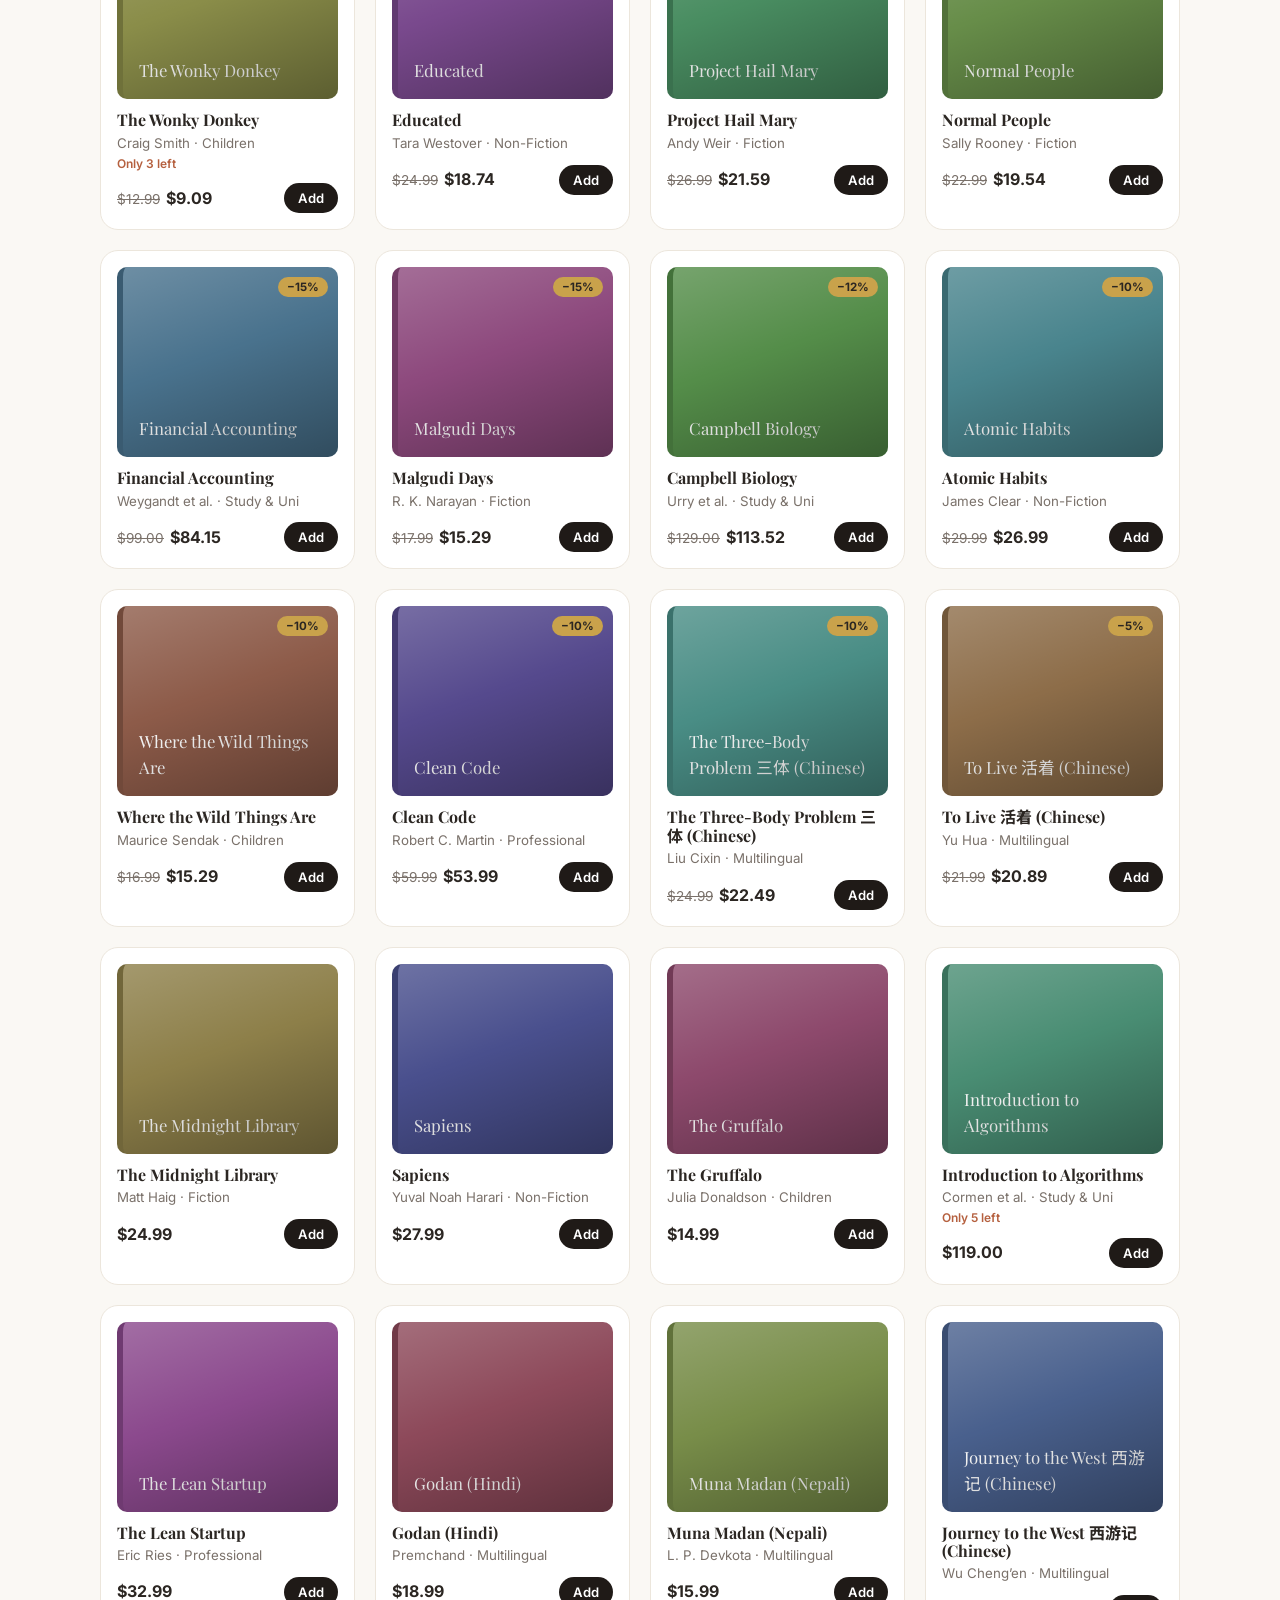
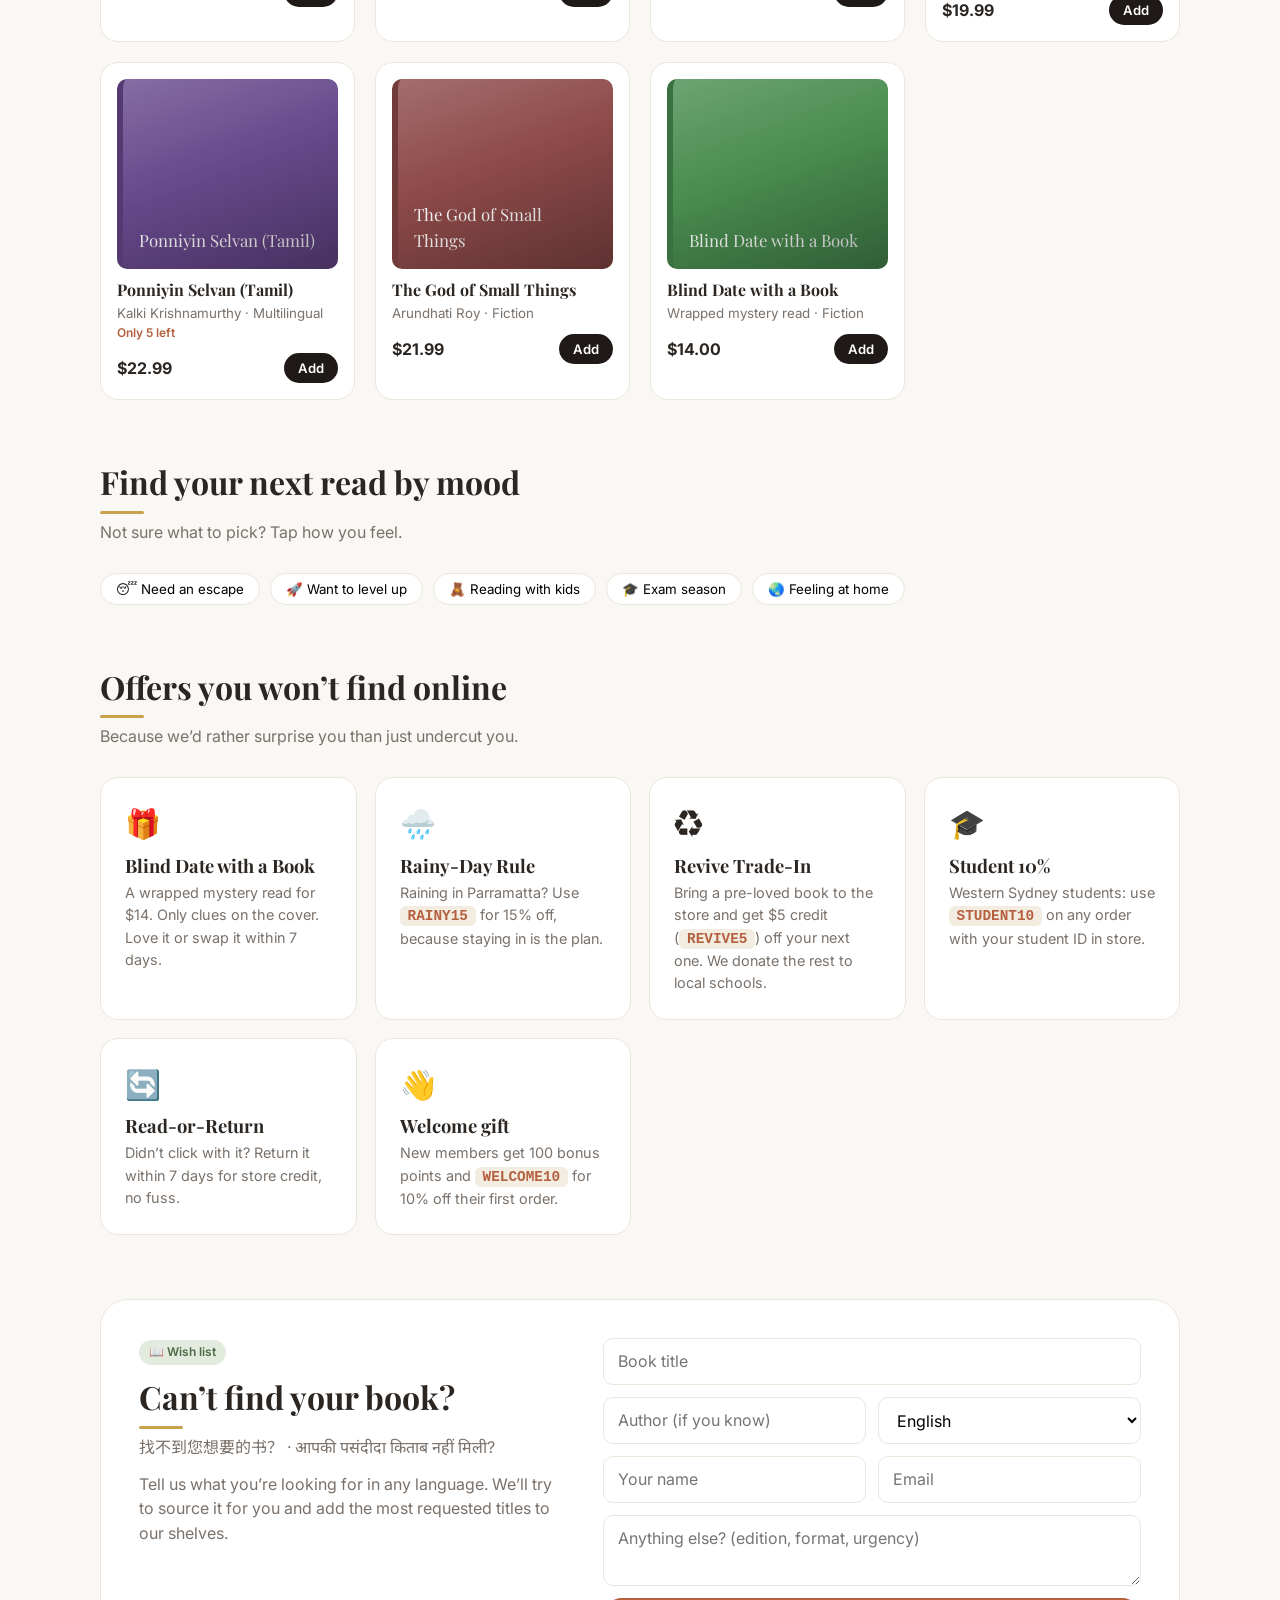
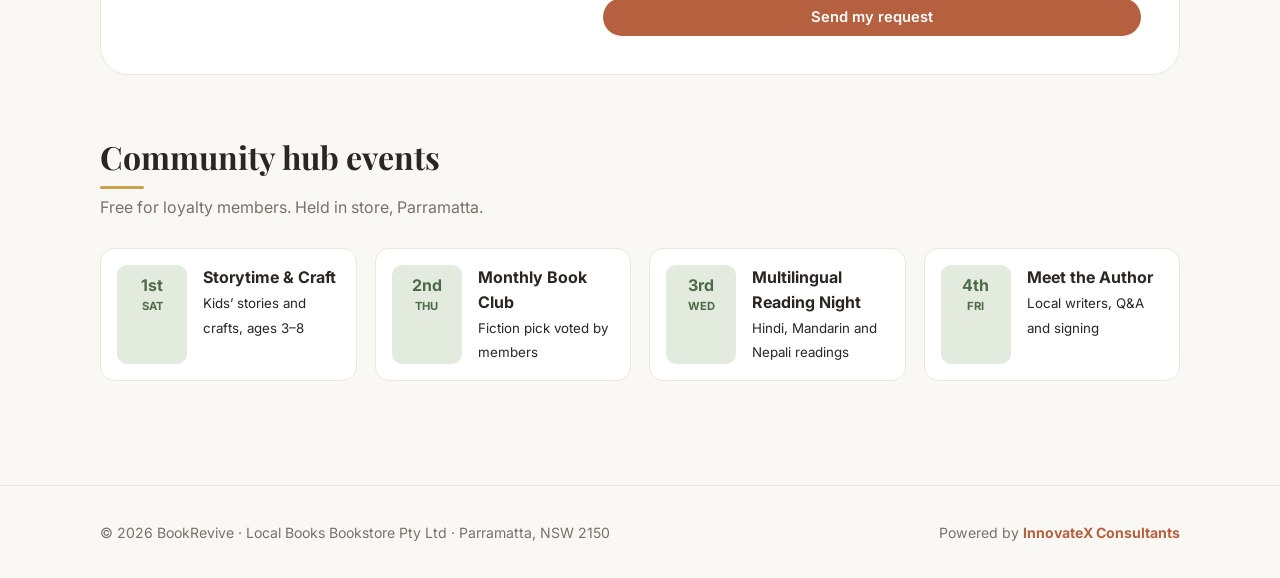
==== commit 7f23f97e: "Update index.html" ====
--- a/bookrevive-vercel-ready/index.html
+++ b/bookrevive-vercel-ready/index.html
@@ -3,11 +3,13 @@
 <form class="search" id="hs"><span class="mag">🔍</span><input id="hq" placeholder="Search by title, author, language or topic…" autocomplete="off" aria-label="Search books"><button class="btn">Search</button></form>
 <div class="sugs"><span>Popular:</span><button type="button" class="sug" data-q="hindi">हिन्दी novels</button><button type="button" class="sug" data-q="chinese">中文 books</button><button type="button" class="sug" data-q="children">Kids’ stories</button><button type="button" class="sug" data-q="study">Study &amp; uni</button></div>
 <div class="hstats"><div><b>2 hrs</b><small>click &amp; collect</small></div><div><b>5</b><small>languages on our shelves</small></div><div><b>Up to 30%</b><small>off selected titles</small></div><div><b>1 pt</b><small>per $1 you spend</small></div></div></section>
-<div class="fest"><span>🪔 Diwali</span><span>🧧 Lunar New Year</span><span>🏮 Mid-Autumn</span><span>🌸 Dashain &amp; Tihar</span><b>Festive gift sets, wrapped free in red &amp; gold</b></div>
 
 <section class="sec" style="padding-top:0"><div class="dark"><div><h2>Daily Lucky Draw 🧧</h2><p>One free lucky draw every day. Win up to 15% off or $5 credit. Stack it with your loyalty points.</p><div class="tiers"><div class="tier">🥉<br><b>Reader</b><br><small>0+ pts</small></div><div class="tier">🥈<br><b>Bookworm</b><br><small>500+ pts · free gift wrap</small></div><div class="tier">🥇<br><b>Legend</b><br><small>1,500+ pts · early event access</small></div></div><p style="margin-top:12px;font-size:.85rem">100 points = $5 off. Always.</p></div>
 <div class="wheel"><div id="spin">🧧</div><div id="prize">Open a red packet to try your luck</div><button class="btn" id="spinBtn">Draw now</button></div></div></section>
 
+  <div class="fest"><span>🪔 Diwali</span><span>🧧 Lunar New Year</span><span>🏮 Mid-Autumn</span><span>🌸 Dashain &amp; Tihar</span><b>Festive gift sets, wrapped free in red &amp; gold</b></div>
+<div ></div></section>
+  
 <section class="sec" id="shop" style="padding-top:20px"><h2>Shop the collection</h2><p class="sub">Filter by genre, price or deals.</p>
 <div class="filters" id="chips"></div><div class="filters" id="langs"></div>
 <div class="filters"><input type="search" id="q" placeholder="Search title or author"><label>Price <input type="range" id="pr" min="0"> <span id="pv"></span></label><label><input type="checkbox" id="so"> On sale only</label><select id="sort"><option value="d">Biggest discount</option><option value="lo">Price: low to high</option><option value="hi">Price: high to low</option><option value="az">Title A–Z</option></select></div>
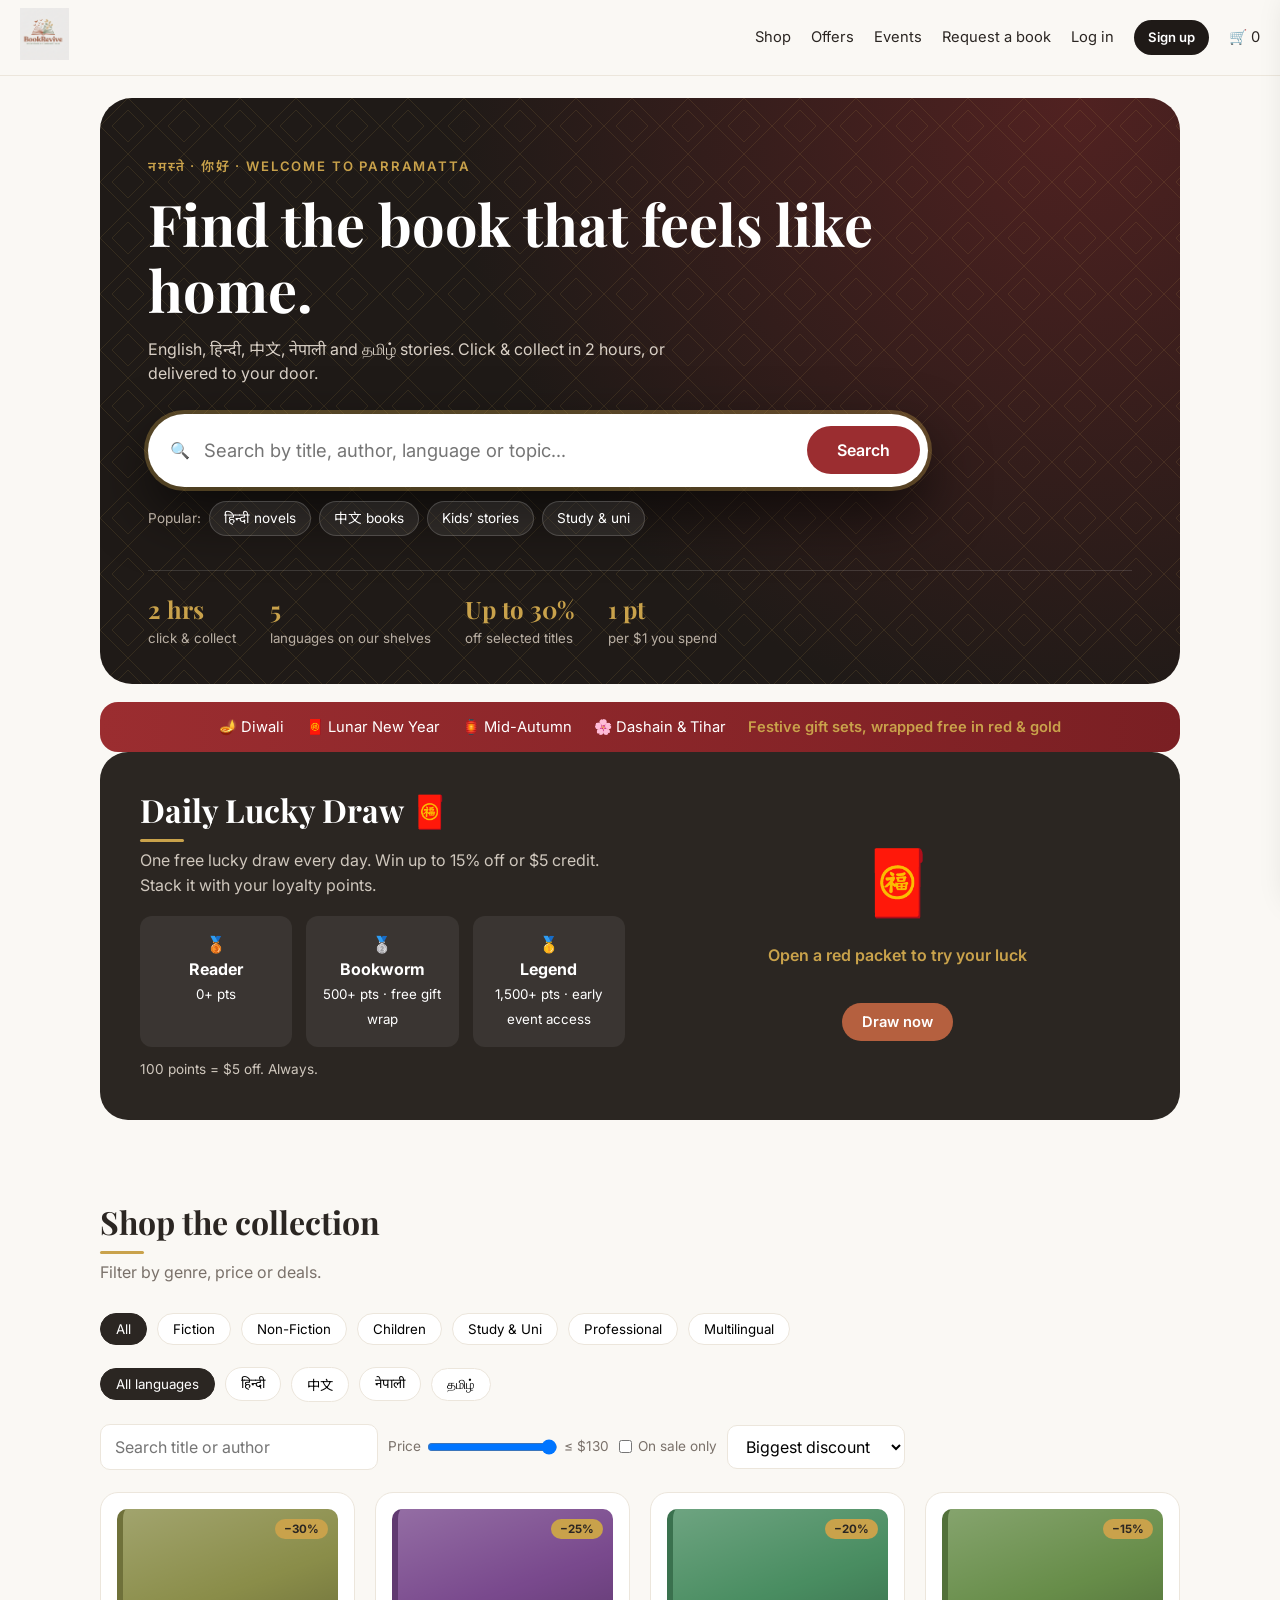
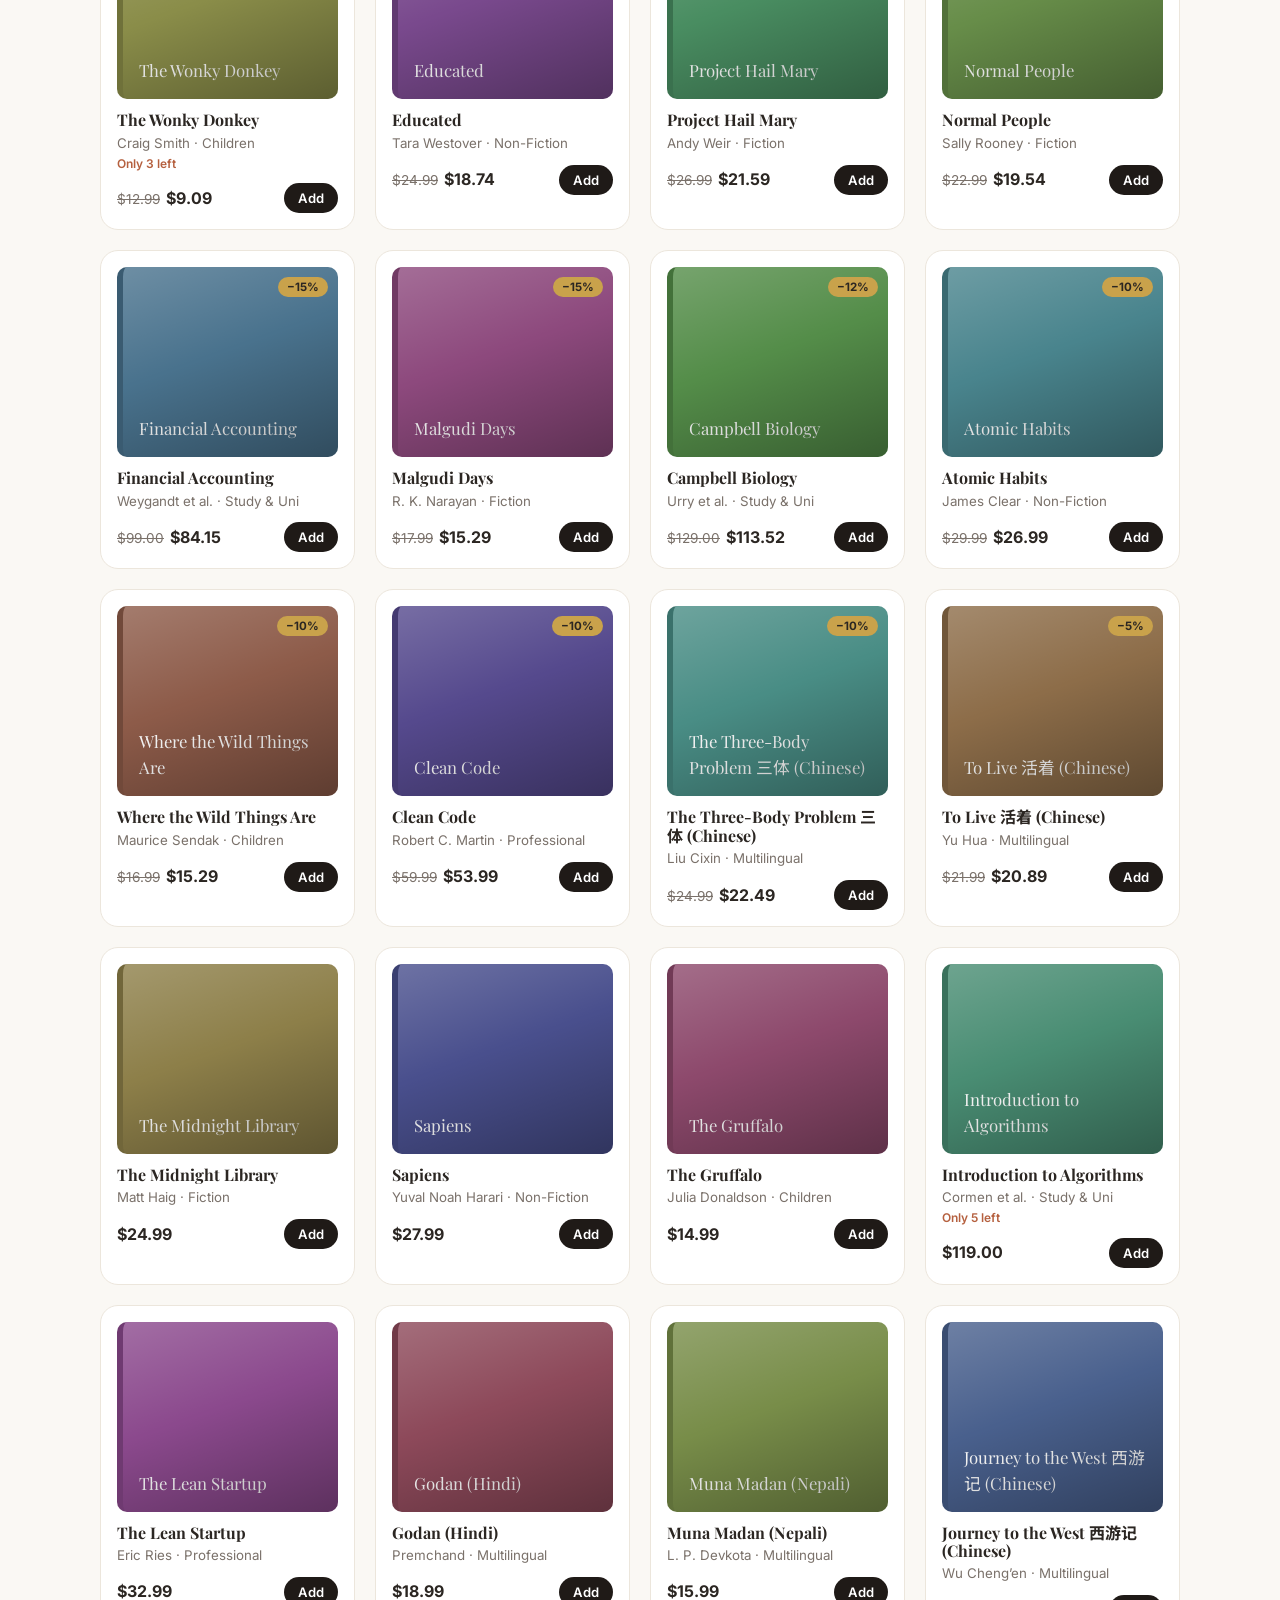
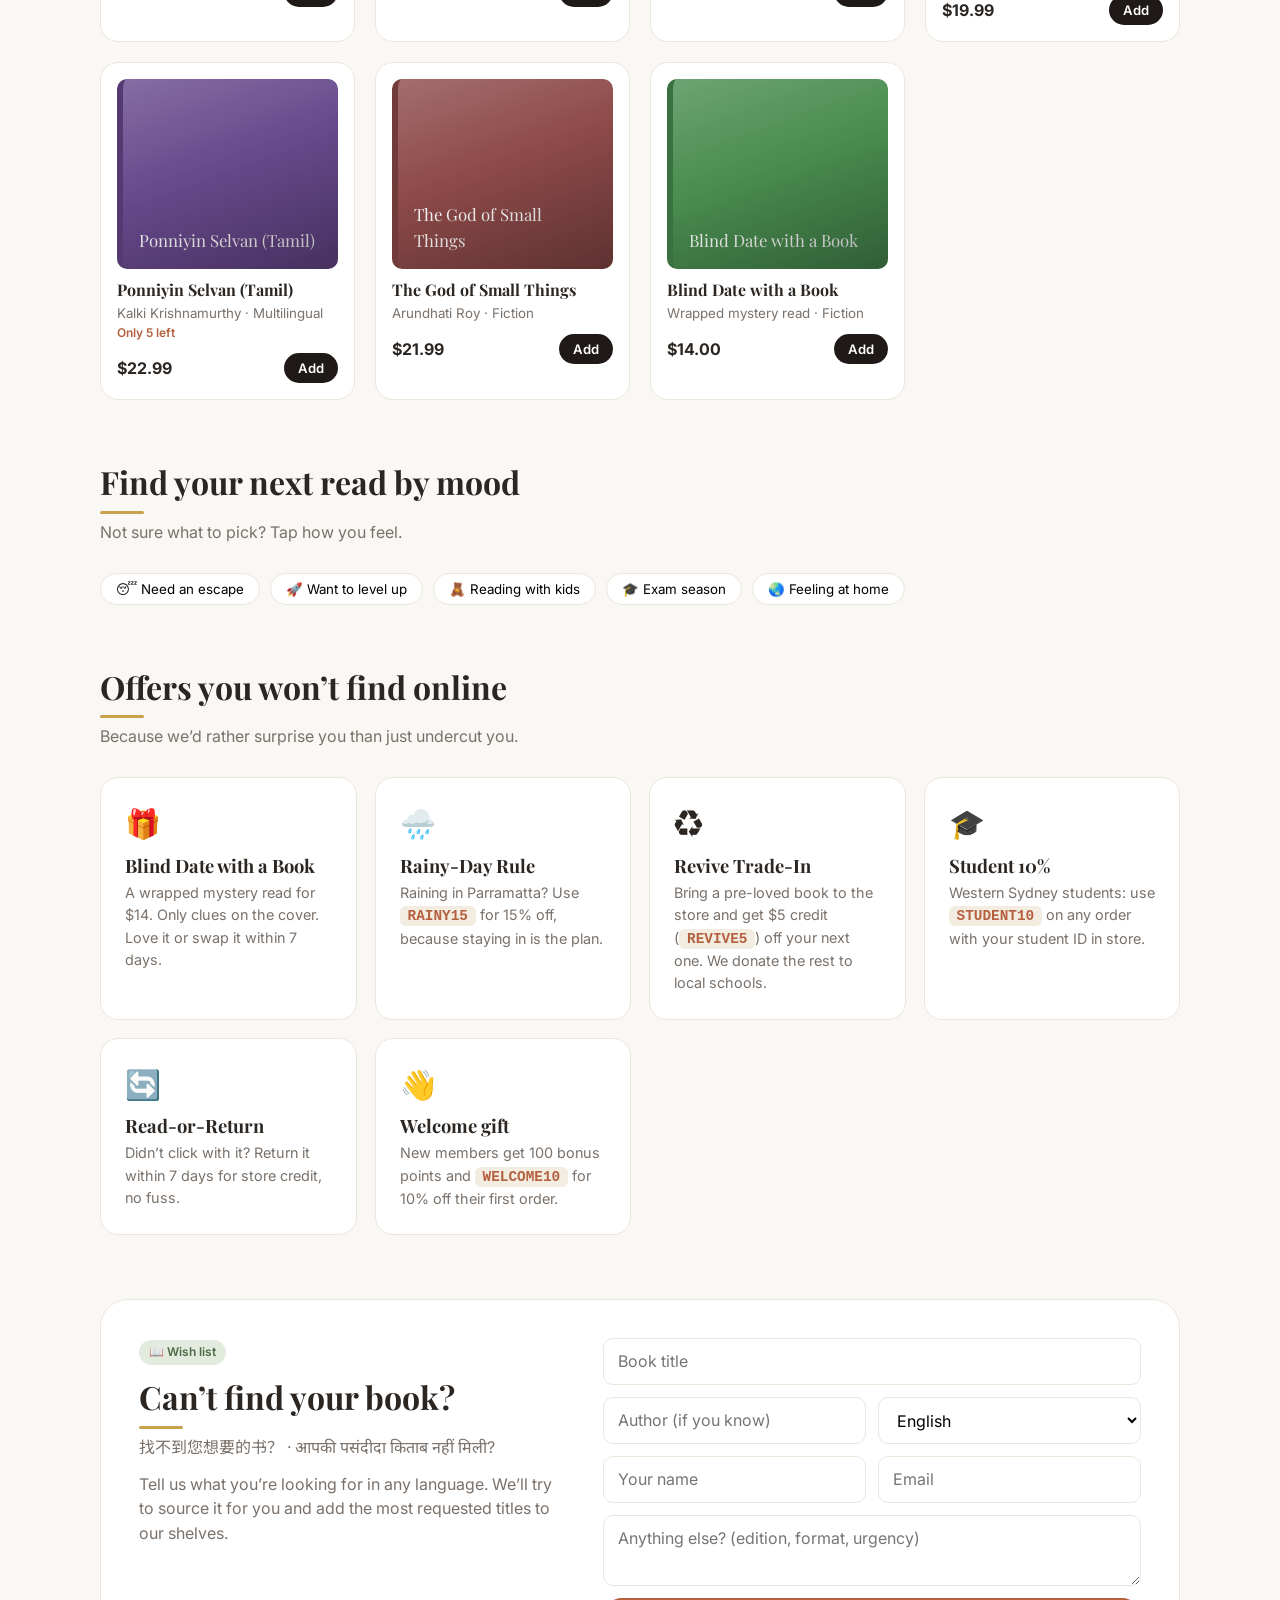
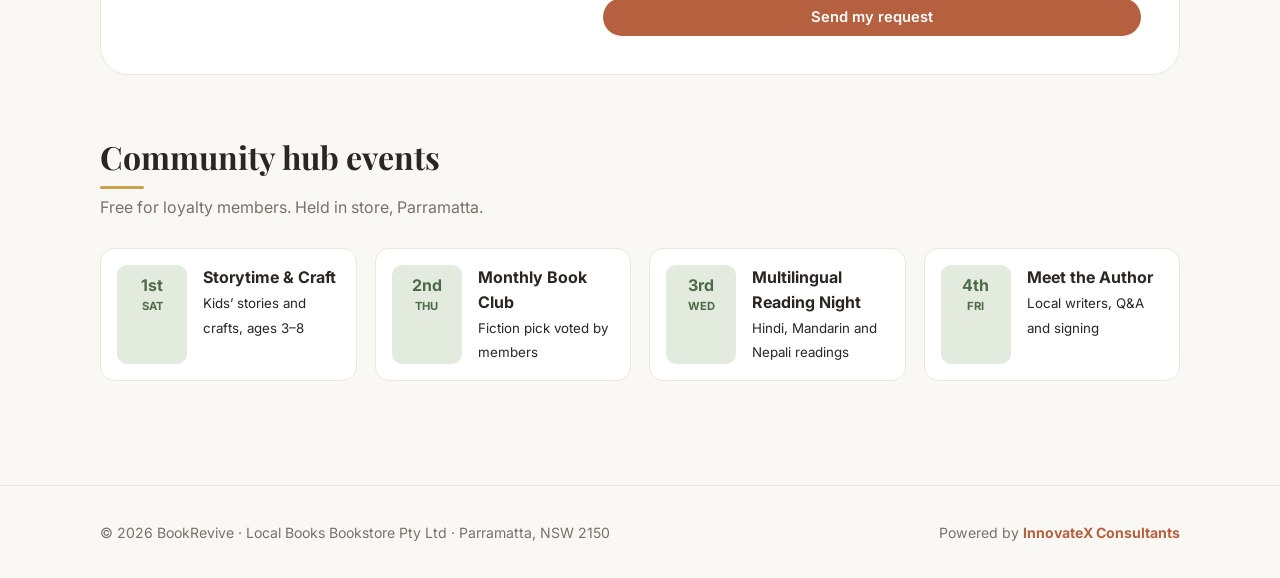
==== commit 5100d4e5: "Update index.html" ====
--- a/bookrevive-vercel-ready/index.html
+++ b/bookrevive-vercel-ready/index.html
@@ -3,12 +3,13 @@
 <form class="search" id="hs"><span class="mag">🔍</span><input id="hq" placeholder="Search by title, author, language or topic…" autocomplete="off" aria-label="Search books"><button class="btn">Search</button></form>
 <div class="sugs"><span>Popular:</span><button type="button" class="sug" data-q="hindi">हिन्दी novels</button><button type="button" class="sug" data-q="chinese">中文 books</button><button type="button" class="sug" data-q="children">Kids’ stories</button><button type="button" class="sug" data-q="study">Study &amp; uni</button></div>
 <div class="hstats"><div><b>2 hrs</b><small>click &amp; collect</small></div><div><b>5</b><small>languages on our shelves</small></div><div><b>Up to 30%</b><small>off selected titles</small></div><div><b>1 pt</b><small>per $1 you spend</small></div></div></section>
-
+ <div class="fest"><span>🪔 Diwali</span><span>🧧 Lunar New Year</span><span>🏮 Mid-Autumn</span><span>🌸 Dashain &amp; Tihar</span><b>Festive gift sets, wrapped free in red &amp; gold</b></div>
+<div ></div></section>
+  
 <section class="sec" style="padding-top:0"><div class="dark"><div><h2>Daily Lucky Draw 🧧</h2><p>One free lucky draw every day. Win up to 15% off or $5 credit. Stack it with your loyalty points.</p><div class="tiers"><div class="tier">🥉<br><b>Reader</b><br><small>0+ pts</small></div><div class="tier">🥈<br><b>Bookworm</b><br><small>500+ pts · free gift wrap</small></div><div class="tier">🥇<br><b>Legend</b><br><small>1,500+ pts · early event access</small></div></div><p style="margin-top:12px;font-size:.85rem">100 points = $5 off. Always.</p></div>
 <div class="wheel"><div id="spin">🧧</div><div id="prize">Open a red packet to try your luck</div><button class="btn" id="spinBtn">Draw now</button></div></div></section>
 
-  <div class="fest"><span>🪔 Diwali</span><span>🧧 Lunar New Year</span><span>🏮 Mid-Autumn</span><span>🌸 Dashain &amp; Tihar</span><b>Festive gift sets, wrapped free in red &amp; gold</b></div>
-<div ></div></section>
+ 
   
 <section class="sec" id="shop" style="padding-top:20px"><h2>Shop the collection</h2><p class="sub">Filter by genre, price or deals.</p>
 <div class="filters" id="chips"></div><div class="filters" id="langs"></div>
